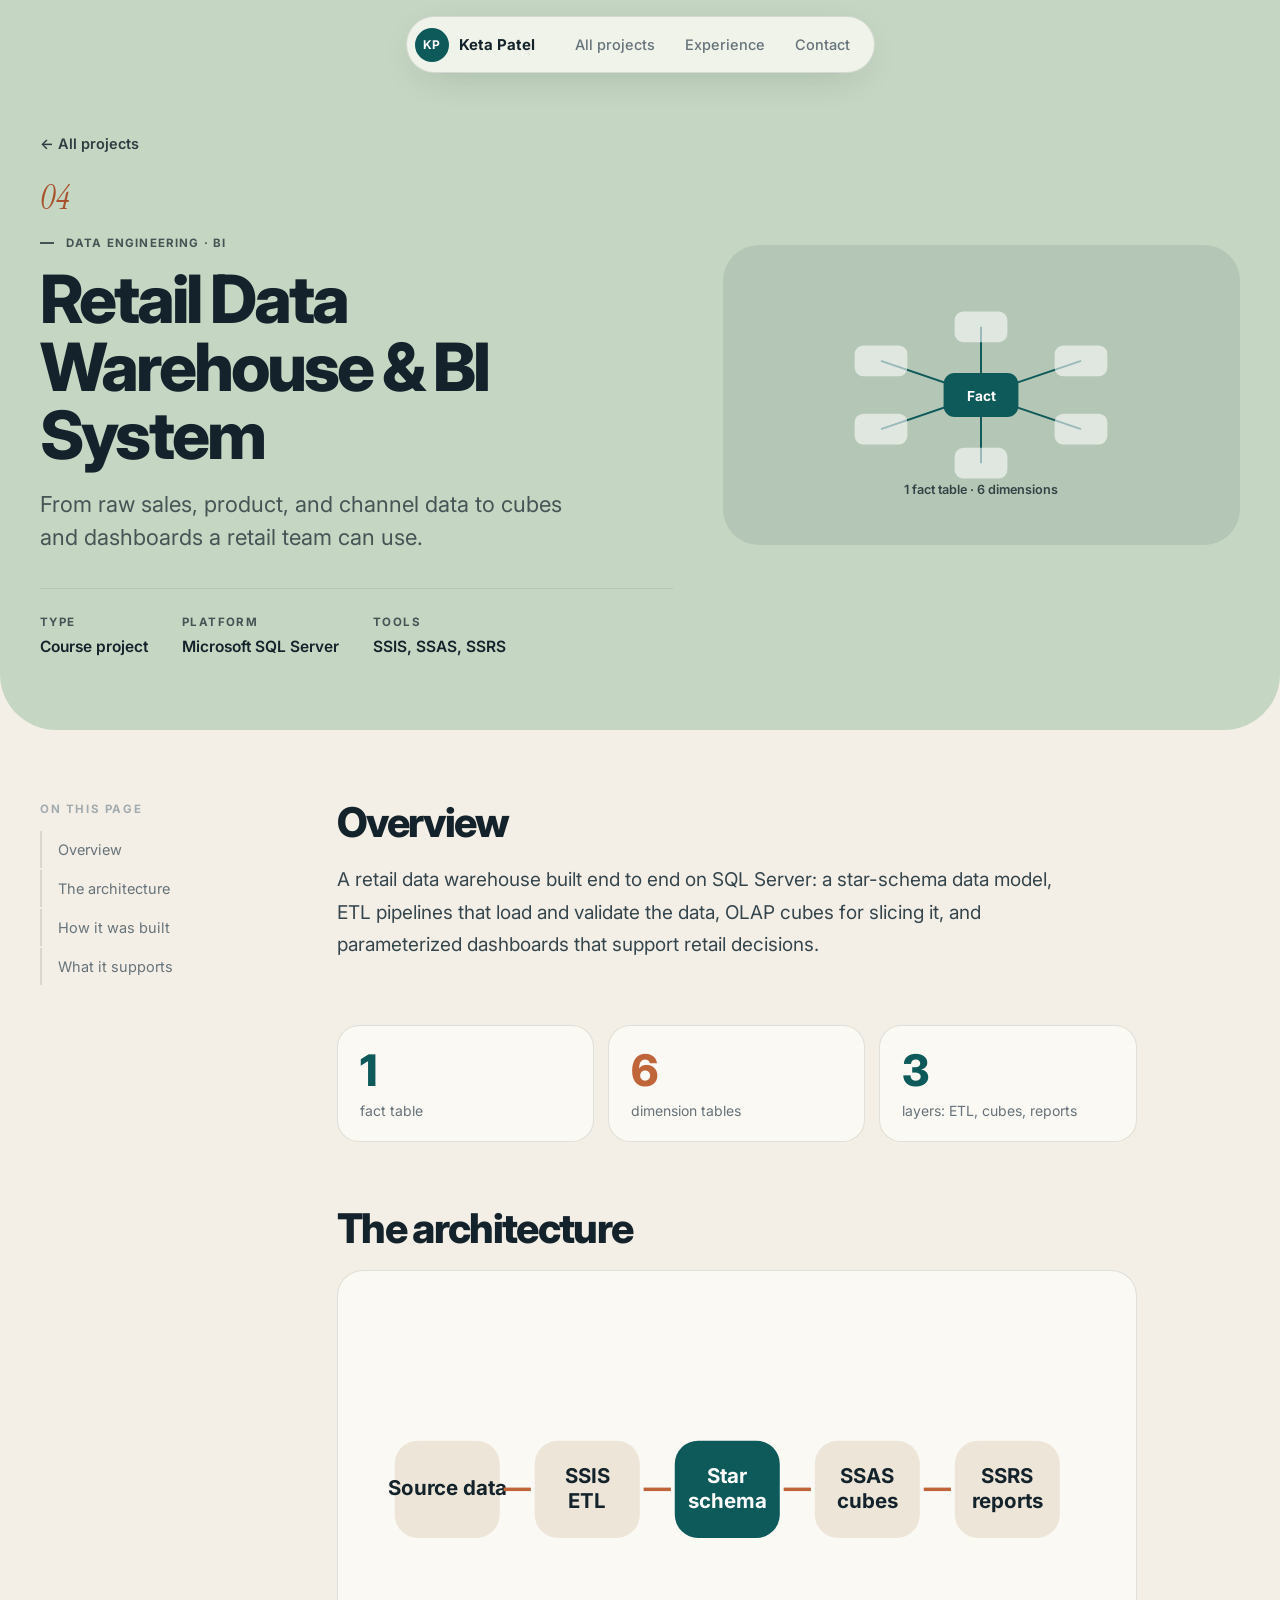
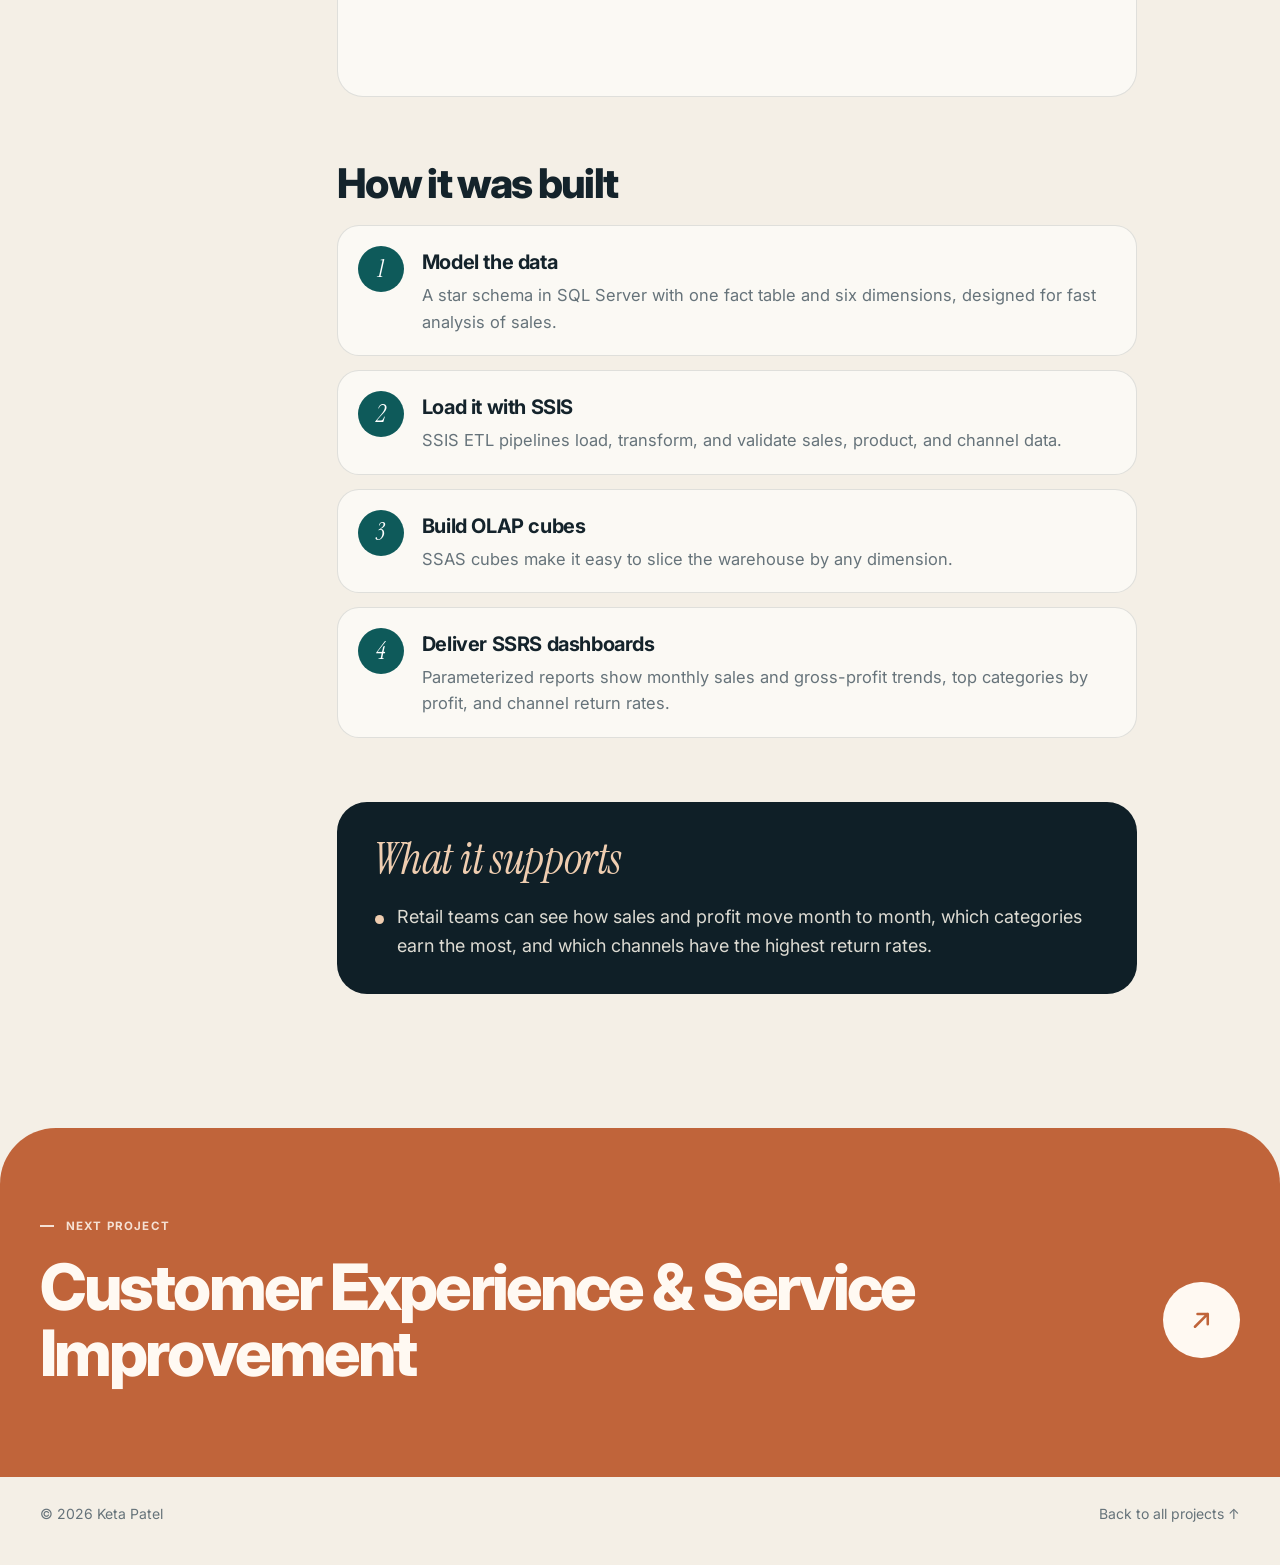
==== data-warehouse.html @ 242a34f7 "Add full project pages, remove old pages" ====
<!DOCTYPE html>
<html lang="en">
<head>
  <meta charset="UTF-8">
  <meta name="viewport" content="width=device-width, initial-scale=1.0">
  <title>Retail Data Warehouse & BI System | Keta Patel</title>
  <meta name="description" content="From raw sales, product, and channel data to cubes and dashboards a retail team can use.">
  <script>document.documentElement.classList.add("js");</script>
  <link rel="preconnect" href="https://fonts.googleapis.com">
  <link rel="preconnect" href="https://fonts.gstatic.com" crossorigin>
  <link href="https://fonts.googleapis.com/css2?family=Inter:wght@400;500;600;700;800&family=Instrument+Serif:ital@0;1&display=swap" rel="stylesheet">
  <link rel="stylesheet" href="styles.css?v=9">
</head>
<body class="proj">
  <div class="progress" aria-hidden="true"></div>
  <header class="nav" id="nav">
    <nav class="nav-pill" aria-label="Primary">
      <a class="brand" href="index.html"><span class="mono">KP</span><span class="brand-name">Keta Patel</span></a>
      <ul><li><a href="index.html#projects">All projects</a></li><li><a href="index.html#experience">Experience</a></li><li><a href="index.html#contact">Contact</a></li></ul>
    </nav>
  </header>
  <main>
    <header class="ph th-sage">
      <div class="wrap ph-in">
        <div class="ph-copy">
          <a class="back" href="index.html#projects">&larr; All projects</a>
          <span class="ph-num">04</span>
          <span class="kicker sm">Data engineering &middot; BI</span>
          <h1>Retail Data Warehouse &amp; BI System</h1>
          <p class="ph-lead">From raw sales, product, and channel data to cubes and dashboards a retail team can use.</p>
          <dl class="meta"><div><dt>Type</dt><dd>Course project</dd></div><div><dt>Platform</dt><dd>Microsoft SQL Server</dd></div><div><dt>Tools</dt><dd>SSIS, SSAS, SSRS</dd></div></dl>
        </div>
        <div class="ph-art"><svg viewBox="0 0 400 200" role="img" aria-label="Star schema"><line x1="200" y1="100" x2="200.0" y2="38.0" class="ln a"/><line x1="200" y1="100" x2="290.9" y2="69.0" class="ln a"/><line x1="200" y1="100" x2="290.9" y2="131.0" class="ln a"/><line x1="200" y1="100" x2="200.0" y2="162.0" class="ln a"/><line x1="200" y1="100" x2="109.1" y2="131.0" class="ln a"/><line x1="200" y1="100" x2="109.1" y2="69.0" class="ln a"/><rect x="176.0" y="24.0" width="48" height="28" rx="8" class="tile t1"/><rect x="266.9" y="55.0" width="48" height="28" rx="8" class="tile t1"/><rect x="266.9" y="117.0" width="48" height="28" rx="8" class="tile t1"/><rect x="176.0" y="148.0" width="48" height="28" rx="8" class="tile t1"/><rect x="85.1" y="117.0" width="48" height="28" rx="8" class="tile t1"/><rect x="85.1" y="55.0" width="48" height="28" rx="8" class="tile t1"/><rect x="166" y="80" width="68" height="40" rx="10" class="tile t0"/><text x="200" y="105" class="tx w">Fact</text><text x="200" y="190" class="lb">1 fact table &middot; 6 dimensions</text></svg></div>
      </div>
    </header>
    <div class="wrap pbody2">
      <aside class="toc" aria-label="On this page"><span>On this page</span><a href="#s0">Overview</a><a href="#s2">The architecture</a><a href="#s3">How it was built</a><a href="#s4">What it supports</a></aside>
      <div class="pcontent">
        <section class="ps rv" id="s0"><h2>Overview</h2><p>A retail data warehouse built end to end on SQL Server: a star-schema data model, ETL pipelines that load and validate the data, OLAP cubes for slicing it, and parameterized dashboards that support retail decisions.</p></section><div class="stats rv" style="--n:3"><div class="st"><b>1</b><span>fact table</span></div><div class="st"><b>6</b><span>dimension tables</span></div><div class="st"><b>3</b><span>layers: ETL, cubes, reports</span></div></div><section class="ps rv" id="s2"><h2>The architecture</h2><div class="flowart"><svg viewBox="0 0 400 200" role="img" aria-label="Pipeline"><rect x="24.0" y="78" width="54.0" height="50" rx="12" class="tile t1"/><text x="51.0" y="106.0" class="tx" style="font-size:10.5px">Source data</text><path d="M80.0 103h14" class="ln a"/><rect x="96.0" y="78" width="54.0" height="50" rx="12" class="tile t1"/><text x="123.0" y="99.5" class="tx" style="font-size:10.5px">SSIS</text><text x="123.0" y="112.5" class="tx" style="font-size:10.5px">ETL</text><path d="M152.0 103h14" class="ln a"/><rect x="168.0" y="78" width="54.0" height="50" rx="12" class="tile t0"/><text x="195.0" y="99.5" class="tx w" style="font-size:10.5px">Star</text><text x="195.0" y="112.5" class="tx w" style="font-size:10.5px">schema</text><path d="M224.0 103h14" class="ln a"/><rect x="240.0" y="78" width="54.0" height="50" rx="12" class="tile t1"/><text x="267.0" y="99.5" class="tx" style="font-size:10.5px">SSAS</text><text x="267.0" y="112.5" class="tx" style="font-size:10.5px">cubes</text><path d="M296.0 103h14" class="ln a"/><rect x="312.0" y="78" width="54.0" height="50" rx="12" class="tile t1"/><text x="339.0" y="99.5" class="tx" style="font-size:10.5px">SSRS</text><text x="339.0" y="112.5" class="tx" style="font-size:10.5px">reports</text></svg></div></section><section class="ps rv" id="s3"><h2>How it was built</h2><ol class="steps"><li><span class="n">1</span><div><h3>Model the data</h3><p>A star schema in SQL Server with one fact table and six dimensions, designed for fast analysis of sales.</p></div></li><li><span class="n">2</span><div><h3>Load it with SSIS</h3><p>SSIS ETL pipelines load, transform, and validate sales, product, and channel data.</p></div></li><li><span class="n">3</span><div><h3>Build OLAP cubes</h3><p>SSAS cubes make it easy to slice the warehouse by any dimension.</p></div></li><li><span class="n">4</span><div><h3>Deliver SSRS dashboards</h3><p>Parameterized reports show monthly sales and gross-profit trends, top categories by profit, and channel return rates.</p></div></li></ol></section><section class="ps callout rv" id="s4"><h2>What it supports</h2><ul class='dots'><li>Retail teams can see how sales and profit move month to month, which categories earn the most, and which channels have the highest return rates.</li></ul></section>
      </div>
    </div>
    <section class="next th-clay">
      <div class="wrap">
        <span class="kicker sm">Next project</span>
        <a class="next-a" href="customer-experience.html"><span>Customer Experience &amp; Service Improvement</span><i class="go-b"><svg viewBox="0 0 24 24" aria-hidden="true"><path d="M7 17 17 7M9 7h8v8" fill="none" stroke="currentColor" stroke-width="2" stroke-linecap="round" stroke-linejoin="round"/></svg></i></a>
      </div>
    </section>
  </main>
  <footer class="pfoot wrap"><span>&copy; 2026 Keta Patel</span><a href="index.html#projects">Back to all projects &uarr;</a></footer>
  <script src="project.js?v=9"></script>
</body>
</html>
---- styles.css ----
:root {
  --bg: #f4efe6; --bg-2: #ece5d8; --card: #fbf9f4; --ink: #14232b; --soft: #66737a; --faint: #a2abaf;
  --line: rgba(20,35,43,.12); --mist: #d9e6e2; --apricot: #efcdb0; --accent: #0e5a5a; --accent-d: #0a4343;
  --clay: #c0643a; --deep: #0f1f27; --deep-2: #173039; --haze: #d6e1ea; --sage: #c5d6c2; --sand: #e8dcc6;
  --sans: "Inter", system-ui, -apple-system, "Segoe UI", sans-serif;
  --serif: "Instrument Serif", "Iowan Old Style", Georgia, serif;
  --ease: cubic-bezier(.22,1,.36,1);
  --r: 28px;
}
*, *::before, *::after { box-sizing: border-box; }
html { scroll-behavior: smooth; -webkit-text-size-adjust: 100%; }
body { margin: 0; background: var(--bg); color: var(--ink); font-family: var(--sans); font-size: 17px; line-height: 1.6; -webkit-font-smoothing: antialiased; overflow-x: hidden; }
img, svg { display: block; max-width: 100%; }
a { color: inherit; text-decoration: none; }
ul, ol { margin: 0; padding: 0; list-style: none; }
h1, h2, h3, h4, p { margin: 0; }
em { font-family: var(--serif); font-style: italic; font-weight: 400; color: var(--accent); letter-spacing: -.01em; }
.wrap { width: min(1200px, 100% - 48px); margin-inline: auto; }
.mono { display: inline-grid; place-items: center; width: 34px; height: 34px; border-radius: 50%; background: var(--accent); color: #fff; font-size: 12px; font-weight: 700; letter-spacing: .02em; }
.kicker { display: inline-flex; align-items: center; gap: 12px; font-size: 13px; font-weight: 700; letter-spacing: .14em; text-transform: uppercase; color: var(--accent); }
.kicker::before { content: ""; width: 26px; height: 2px; background: currentColor; }
.kicker.sm { font-size: 11.5px; letter-spacing: .1em; }
.kicker.sm::before { width: 14px; }

/* progress + intro */
.progress { position: fixed; inset: 0 auto auto 0; height: 3px; width: 100%; transform-origin: left; transform: scaleX(var(--p, 0)); background: linear-gradient(90deg, var(--accent), var(--clay)); z-index: 90; }
.intro { display: none; }
.js .intro { display: block; position: fixed; inset: 0; z-index: 200; pointer-events: none; }
.intro-panel { position: absolute; inset: 0; transition: transform 1s var(--ease); }
.intro-panel.a { background: var(--bg); z-index: 2; }
.intro-panel.b { background: var(--accent); z-index: 1; transition-delay: .08s; }
.intro-word { position: absolute; inset: 0; z-index: 3; display: grid; place-items: center; font-weight: 800; font-size: clamp(40px, 9vw, 110px); letter-spacing: -.045em; color: var(--ink); transition: opacity .4s, transform .8s var(--ease); }
.intro-word em { margin-left: .2em; font-size: 1.05em; }
.intro.go .intro-word { opacity: 0; transform: translateY(-30px); }
.intro.go .intro-panel { transform: translateY(-101%); }
.intro.done { display: none; }

/* nav */
.nav { position: fixed; top: 16px; left: 0; right: 0; z-index: 80; display: flex; justify-content: center; pointer-events: none; transition: transform .5s var(--ease); }
.nav.hide { transform: translateY(-90px); }
.nav-pill { pointer-events: auto; display: flex; align-items: center; gap: 26px; padding: 8px 10px 8px 8px; border-radius: 999px; background: rgba(251,249,244,.82); backdrop-filter: saturate(1.6) blur(18px); -webkit-backdrop-filter: saturate(1.6) blur(18px); border: 1px solid var(--line); box-shadow: 0 10px 40px -18px rgba(20,35,43,.3); }
.brand { display: flex; align-items: center; gap: 10px; font-weight: 700; font-size: 15px; }
.nav-pill ul { display: flex; gap: 2px; }
.nav-pill li a { display: block; padding: 8px 14px; border-radius: 999px; font-size: 14.5px; font-weight: 500; color: var(--soft); transition: color .25s, background .25s; }
.nav-pill li a:hover, .nav-pill li a.on { color: var(--ink); background: rgba(20,35,43,.06); }

/* reveal */
.js .rv { opacity: 0; transform: translateY(28px); transition: opacity .9s var(--ease) var(--d, 0s), transform .9s var(--ease) var(--d, 0s); }
.js .rv.in { opacity: 1; transform: none; }

/* blobs */
.blobs { position: absolute; inset: 0; overflow: hidden; pointer-events: none; }
.bl { position: absolute; border-radius: 50%; filter: blur(.5px); translate: calc(var(--mx, 0) * var(--dx, 0px)) calc(var(--my, 0) * var(--dy, 0px)); transition: translate .6s var(--ease); }
.b1 { width: 460px; height: 300px; left: -140px; top: 60px; background: radial-gradient(closest-side, #efcdb0, rgba(239,205,176,0)); }
.b2 { width: 560px; height: 360px; right: -160px; top: -60px; background: radial-gradient(closest-side, #d9e6e2, rgba(217,230,226,0)); }
.b3 { width: 520px; height: 300px; left: 30%; bottom: -120px; background: radial-gradient(closest-side, #d6e1ea, rgba(214,225,234,0)); }
.c1 { width: 520px; height: 320px; left: -140px; top: 80px; background: radial-gradient(closest-side, rgba(31,140,140,.35), rgba(31,140,140,0)); }
.c2 { width: 560px; height: 340px; right: -160px; bottom: -80px; background: radial-gradient(closest-side, rgba(192,100,58,.26), rgba(192,100,58,0)); }

/* hero */
.hero { position: relative; min-height: 100svh; display: flex; align-items: center; padding: 120px 0 90px; overflow: hidden; }
.hero-grid { position: relative; display: grid; grid-template-columns: 1.15fr .85fr; gap: 40px; align-items: center; }
.hero-name { font-weight: 800; font-size: clamp(88px, 14.5vw, 210px); line-height: .86; letter-spacing: -.055em; }
.hero-name .line { display: block; overflow: hidden; padding: .05em 0 .12em; margin-bottom: -.08em; }
.hero-name .ln { display: inline-block; }
.hero-name .serif { font-family: var(--serif); font-weight: 400; font-style: italic; color: var(--accent); letter-spacing: -.03em; font-size: 1.05em; }
.hero-name .dot { font-family: var(--sans); font-style: normal; font-weight: 800; color: var(--ink); }
.js .hero-name .ln { transform: translateY(110%); transition: transform 1.1s var(--ease); }
.js .hero-name .line:nth-child(2) .ln { transition-delay: .12s; }
.js .loaded .hero-name .ln { transform: none; }
.hook { margin-top: 36px; max-width: 520px; font-size: clamp(24px, 2.6vw, 34px); line-height: 1.2; font-weight: 600; letter-spacing: -.025em; }
.hook em { font-size: 1.08em; }
.hero-cta { margin-top: 34px; display: flex; gap: 14px; }
.btn { display: inline-flex; align-items: center; gap: 10px; padding: 16px 28px; border-radius: 999px; font-weight: 600; font-size: 16px; border: 1px solid var(--line); transition: background .3s, color .3s, box-shadow .3s; will-change: transform; }
.btn svg { width: 18px; height: 18px; transition: transform .3s var(--ease); }
.btn:hover svg { transform: translate(3px, -3px); }
.btn.primary { background: var(--accent); color: #fff; border-color: var(--accent); box-shadow: 0 14px 30px -14px rgba(14,90,90,.7); }
.btn.primary:hover { background: var(--accent-d); }
.js .rv.in.late { transition-delay: 0s; }
.scroll-cue { position: absolute; left: 50%; bottom: 26px; translate: -50% 0; width: 26px; height: 42px; border: 1.5px solid var(--faint); border-radius: 16px; }
.scroll-cue span { position: absolute; left: 50%; top: 8px; width: 3px; height: 8px; margin-left: -1.5px; border-radius: 2px; background: var(--accent); animation: cue 1.8s ease-in-out infinite; }
@keyframes cue { 0% { opacity: 0; transform: translateY(0) } 30% { opacity: 1 } 100% { opacity: 0; transform: translateY(14px) } }

/* polaroid */
.hero-photo { position: relative; justify-self: center; width: min(430px, 100%); translate: calc(var(--mx, 0) * var(--dx, 0px)) calc(var(--my, 0) * var(--dy, 0px)); transition: translate .6s var(--ease); }
.polaroid { margin: 0; position: relative; background: #fff; padding: 14px 14px 52px; border-radius: 10px; box-shadow: 0 40px 70px -30px rgba(20,35,43,.5), 0 2px 0 rgba(20,35,43,.04); transform: rotate(-3deg); }
.polaroid .ph { aspect-ratio: 1; overflow: hidden; border-radius: 4px; background: var(--sand); }
.polaroid .ph img { width: 100%; height: 100%; object-fit: cover; object-position: 50% 30%; }
.polaroid figcaption { position: absolute; left: 0; right: 0; bottom: 14px; text-align: center; font-family: var(--serif); font-style: italic; font-size: 22px; color: var(--soft); }
.polaroid .tape { position: absolute; z-index: 2; top: -16px; left: 50%; width: 110px; height: 32px; margin-left: -55px; background: rgba(239,205,176,.92); transform: rotate(-2deg); }
.sticker { position: absolute; z-index: 3; padding: 12px 20px; border-radius: 999px; font-weight: 700; font-size: 15px; box-shadow: 0 16px 30px -14px rgba(20,35,43,.45); cursor: grab; user-select: none; touch-action: none; translate: calc(var(--x, 0px) + var(--mx, 0) * var(--dx, 0px)) calc(var(--y, 0px) + var(--my, 0) * var(--dy, 0px)); }
.sticker.drag.dragging { cursor: grabbing; z-index: 9; }
.s-a { left: -34px; bottom: 80px; background: var(--haze); transform: rotate(-6deg); }
.s-b { right: -30px; top: 70px; background: var(--apricot); transform: rotate(5deg); }
.s-c { left: -22px; top: 36px; background: var(--sage); transform: rotate(-4deg); }

/* numbers */
.numbers { padding: 70px 0; border-block: 1px solid var(--line); background: var(--card); }
.nums { display: grid; grid-template-columns: repeat(4, 1fr); gap: 32px; }
.num b { display: block; font-size: clamp(48px, 6vw, 84px); font-weight: 800; line-height: 1; letter-spacing: -.05em; color: var(--accent); }
.num:nth-child(even) b { color: var(--clay); }
.num span { display: block; margin-top: 12px; max-width: 230px; font-size: 15px; line-height: 1.4; color: var(--soft); }

/* sections */
.section { position: relative; padding: clamp(90px, 12vw, 160px) 0; }
.section.tint { background: var(--bg-2); }
.sec-head { display: flex; align-items: baseline; gap: 22px; margin-bottom: 56px; }
.sec-head .kicker { font-variant-numeric: tabular-nums; }
.sec-head .kicker::before { display: none; }
.sec-head h2 { font-size: clamp(48px, 7vw, 100px); font-weight: 800; letter-spacing: -.045em; line-height: 1; }
.sec-head h2 em { font-size: 1.05em; }

/* projects */
.pgrid { display: grid; grid-template-columns: repeat(6, 1fr); gap: 22px; }
.pcard.s4 { grid-column: span 4; } .pcard.s2 { grid-column: span 2; }
.pcard { position: relative; display: flex; flex-direction: column; background: var(--bg); color: var(--fg); border-radius: 34px; overflow: hidden; cursor: pointer; isolation: isolate;
  transform: perspective(1000px) rotateX(var(--rx, 0deg)) rotateY(var(--ry, 0deg)); transition: transform .5s var(--ease), box-shadow .5s var(--ease); box-shadow: 0 24px 50px -34px rgba(20,35,43,.55); }
.pcard:hover, .pcard:focus-visible { transform: perspective(1000px) rotateX(var(--rx, 0deg)) rotateY(var(--ry, 0deg)) translateY(-8px); box-shadow: 0 44px 70px -36px rgba(20,35,43,.7); outline: none; }
.pcard::after { content: ""; position: absolute; inset: 0; z-index: 3; pointer-events: none; background: radial-gradient(380px circle at var(--sx, 50%) var(--sy, 0%), rgba(255,255,255,.2), transparent 60%); opacity: 0; transition: opacity .3s; }
.pcard:hover::after { opacity: 1; }
.th-teal { --bg: #0e5a5a; --fg: #f4efe6; --mu: rgba(244,239,230,.74); --a1: #efcdb0; --a2: #f4efe6; --a3: #fff; --chip: rgba(244,239,230,.14); --tile: rgba(244,239,230,.14); --tfg: #f4efe6; --on1: #0e5a5a; --num: #efcdb0; }
.th-apricot { --bg: #efcdb0; --fg: #14232b; --mu: rgba(20,35,43,.72); --a1: #0e5a5a; --a2: #c0643a; --a3: #14232b; --chip: rgba(20,35,43,.09); --tile: rgba(255,255,255,.62); --tfg: #14232b; --on1: #fff; --num: #a8512a; }
.th-navy { --bg: #0f1f27; --fg: #f4efe6; --mu: rgba(244,239,230,.7); --a1: #efcdb0; --a2: #7fc4c0; --a3: #f4efe6; --chip: rgba(244,239,230,.11); --tile: rgba(244,239,230,.11); --tfg: #f4efe6; --on1: #0f1f27; --num: #efcdb0; }
.th-sage { --bg: #c5d6c2; --fg: #14232b; --mu: rgba(20,35,43,.72); --a1: #0e5a5a; --a2: #c0643a; --a3: #14232b; --chip: rgba(20,35,43,.09); --tile: rgba(255,255,255,.58); --tfg: #14232b; --on1: #fff; --num: #a8512a; }
.th-clay { --bg: #c0643a; --fg: #fff9f2; --mu: rgba(255,249,242,.84); --a1: #fff; --a2: #f6d9c6; --a3: #fff; --chip: rgba(255,255,255,.18); --tile: rgba(255,255,255,.18); --tfg: #fff; --on1: #c0643a; --num: #fff; }
.pcard.wide { flex-direction: row; }
.pvis { display: grid; place-items: center; padding: 26px 22px 6px; min-height: 200px; }
.pcard.wide .pvis { flex: .9; min-height: 340px; padding: 30px; }
.pvis svg { width: 100%; max-width: 440px; transition: transform .8s var(--ease); }
.pcard:hover .pvis svg { transform: scale(1.06) rotate(-1.5deg); }
.pvis .ln { stroke-width: 1.8; fill: none; }
.pvis .ln.a { stroke: var(--a1); } .pvis .ln.b { stroke: var(--a2); opacity: .9; }
.pvis .dt.a { fill: var(--a1); } .pvis .dt.b { fill: var(--a2); } .pvis .dt.big { fill: var(--a3); }
.pvis .lb { font: 600 11.5px var(--sans); fill: var(--fg); text-anchor: middle; opacity: .8; }
.pvis .tx { font: 700 12.5px var(--sans); fill: var(--tfg); text-anchor: middle; }
.pvis .tx.w { fill: var(--on1); }
.pvis .tile { fill: var(--tile); stroke: none; }
.pvis .tile.t0 { fill: var(--a1); }
.pvis .huge { font: 400 92px var(--serif); font-style: italic; fill: var(--a3); text-anchor: middle; }
.pbody-c { padding: 14px 30px 30px; display: flex; flex-direction: column; flex: 1; }
.pcard.wide .pbody-c { justify-content: center; padding: 44px 44px 44px 14px; }
.ptop { display: flex; align-items: center; gap: 12px; margin-bottom: 14px; }
.ptop .kicker { color: var(--mu); }
.num-i { font-family: var(--serif); font-style: italic; font-size: 30px; line-height: 1; color: var(--num); }
.go-b { margin-left: auto; display: grid; place-items: center; width: 40px; height: 40px; border-radius: 50%; background: var(--fg); color: var(--bg); transition: transform .5s var(--ease); flex: none; }
.go-b svg { width: 18px; height: 18px; }
.pcard:hover .go-b { transform: rotate(45deg) scale(1.1); }
.pbody-c h3 { font-size: clamp(22px, 2.1vw, 28px); font-weight: 700; letter-spacing: -.03em; line-height: 1.12; }
.pcard.wide h3 { font-size: clamp(28px, 2.7vw, 38px); }
.pbody-c p { margin-top: 10px; color: var(--mu); font-size: 16px; line-height: 1.5; }
.chips { display: flex; flex-wrap: wrap; gap: 8px; margin-top: 18px; }
.chips i { font-style: normal; font-size: 12.5px; font-weight: 600; padding: 5px 12px; border-radius: 999px; background: var(--chip); color: var(--fg); }
.more { margin-top: auto; padding-top: 22px; font-size: 14.5px; font-weight: 700; display: inline-flex; align-items: center; gap: 8px; }
.more::after { content: ""; width: 26px; height: 2px; background: currentColor; transition: width .4s var(--ease); }
.pcard:hover .more::after { width: 48px; }

/* dialog */
.pdlg { border: 0; padding: 0; width: min(720px, calc(100% - 28px)); max-height: min(86vh, 780px); border-radius: 30px; background: var(--card); color: var(--ink); box-shadow: 0 50px 100px -30px rgba(10,20,26,.6); overflow: auto; }
.pdlg::backdrop { background: rgba(15,31,39,.55); backdrop-filter: blur(8px); -webkit-backdrop-filter: blur(8px); }
.pdlg[open] { animation: pop .5s var(--ease); }
.pdlg[open]::backdrop { animation: fade .4s ease; }
@keyframes pop { from { opacity: 0; transform: translateY(30px) scale(.97); } }
@keyframes fade { from { opacity: 0; } }
.pdlg .pbody { padding: clamp(28px, 5vw, 52px); }
.pdlg h3 { margin: 12px 0 10px; font-size: clamp(28px, 4vw, 42px); font-weight: 800; letter-spacing: -.04em; line-height: 1.05; }
.pdlg .lead { color: var(--soft); font-size: 18px; margin-bottom: 8px; }
.pdlg h4 { margin: 28px 0 10px; font-size: 12.5px; letter-spacing: .12em; text-transform: uppercase; color: var(--clay); }
.pdlg li { position: relative; padding-left: 20px; margin-bottom: 9px; font-size: 16.5px; line-height: 1.55; }
.pdlg li::before { content: ""; position: absolute; left: 0; top: .7em; width: 8px; height: 8px; border-radius: 50%; background: var(--accent); }
.pdlg .x { position: sticky; top: 14px; float: right; margin: 14px 14px 0 0; z-index: 2; width: 40px; height: 40px; border-radius: 50%; border: 1px solid var(--line); background: #fff; font-size: 24px; line-height: 1; cursor: pointer; transition: transform .3s var(--ease), background .3s; }
.pdlg .x:hover { transform: rotate(90deg); background: var(--bg-2); }

/* timeline */
.tl { position: relative; max-width: 1060px; margin-inline: auto; }
.tl-line { position: absolute; left: 50%; top: 10px; bottom: 10px; width: 3px; margin-left: -1.5px; border-radius: 3px; background: var(--line); }
.tl-fill { position: absolute; inset: 0; border-radius: 3px; background: linear-gradient(var(--accent), var(--clay)); transform-origin: top; transform: scaleY(var(--fill, 0)); }
.tl-dot { position: absolute; left: 50%; top: calc(var(--fill, 0) * 100%); width: 18px; height: 18px; margin: -9px 0 0 -9px; border-radius: 50%; background: var(--clay); box-shadow: 0 0 0 6px rgba(192,100,58,.18), 0 0 22px rgba(192,100,58,.55); opacity: calc(var(--fill, 0) * 20); }
.tl-item { position: relative; display: grid; grid-template-columns: 1fr 72px 1fr; align-items: center; padding-bottom: 56px; }
.tl-item:last-child { padding-bottom: 8px; }
.tl-date { grid-column: 1; grid-row: 1; text-align: right; padding-right: 8px; font-family: var(--serif); font-style: italic; font-size: clamp(22px, 2.4vw, 32px); line-height: 1.15; color: var(--accent); opacity: 0; transform: translateX(-30px); transition: opacity .9s var(--ease) .15s, transform .9s var(--ease) .15s; }
.tl-node { grid-column: 2; grid-row: 1; justify-self: center; position: relative; z-index: 1; display: grid; place-items: center; width: 30px; height: 30px; border-radius: 50%; background: var(--bg-2); border: 2px solid var(--faint); transition: border-color .5s, transform .7s var(--ease), background .5s; }
.tl-node i { width: 12px; height: 12px; border-radius: 50%; background: var(--faint); transition: background .5s, transform .7s var(--ease); }
.tl-card { grid-column: 3; grid-row: 1; background: var(--card); border: 1px solid var(--line); border-radius: 26px; padding: 26px 30px 22px; opacity: 0; transform: translateX(70px) scale(.97); transition: opacity .9s var(--ease), transform 1s var(--ease), box-shadow .4s var(--ease); box-shadow: 0 30px 50px -40px rgba(20,35,43,.5); }
.tl-item.alt .tl-date { grid-column: 3; text-align: left; padding: 0 0 0 8px; transform: translateX(30px); }
.tl-item.alt .tl-card { grid-column: 1; transform: translateX(-70px) scale(.97); }
.tl-item.in .tl-date, .tl-item.in .tl-card { opacity: 1; transform: none; }
.tl-item.in .tl-node { border-color: var(--accent); transform: scale(1.18); animation: ping 1.6s var(--ease) 1; }
.tl-item.in .tl-node i { background: var(--accent); transform: scale(1.1); }
@keyframes ping { 0% { box-shadow: 0 0 0 0 rgba(14,90,90,.45); } 100% { box-shadow: 0 0 0 22px rgba(14,90,90,0); } }
.tl-card:hover { transform: translateY(-6px) !important; box-shadow: 0 40px 60px -36px rgba(20,35,43,.55); }
.tag { display: inline-block; font-size: 11px; font-weight: 700; letter-spacing: .1em; text-transform: uppercase; padding: 4px 10px; border-radius: 999px; background: var(--mist); color: var(--accent-d); }
.tl-card h3 { margin-top: 12px; font-size: clamp(22px, 2.2vw, 28px); font-weight: 700; letter-spacing: -.03em; line-height: 1.15; }
.role { color: var(--clay); font-weight: 600; font-size: 16px; margin-top: 3px; }
.tl-card ul { margin-top: 14px; }
.tl-card li { position: relative; padding-left: 18px; margin-bottom: 8px; font-size: 15.5px; line-height: 1.55; color: #2b3b43; }
.tl-card li::before { content: ""; position: absolute; left: 0; top: .72em; width: 6px; height: 6px; border-radius: 50%; background: var(--clay); }

/* tools board */
.sec-head.col { flex-direction: column; align-items: flex-start; gap: 14px; }
.sec-head.col .kicker::before { display: block; }
.board { position: relative; min-height: 360px; padding: 44px 36px 64px; border-radius: 44px; background: var(--card); border: 1.5px dashed var(--faint); display: flex; flex-wrap: wrap; gap: 16px 14px; align-content: center; justify-content: center; overflow: hidden; }
.board .hint { position: absolute; left: 0; right: 0; bottom: 16px; text-align: center; font-family: var(--serif); font-style: italic; font-size: 20px; color: var(--faint); pointer-events: none; }
.stk { position: relative; padding: 14px 26px; border-radius: 999px; font-size: clamp(17px, 2vw, 25px); font-weight: 700; letter-spacing: -.03em; transform: translate(var(--x, 0px), var(--y, 0px)) rotate(var(--r, 0deg)); transition: transform .6s var(--ease), box-shadow .3s; box-shadow: 0 14px 26px -16px rgba(15,31,39,.4); cursor: grab; user-select: none; touch-action: none; }
.stk:hover { transform: translate(var(--x, 0px), var(--y, 0px)) rotate(calc(var(--r, 0deg) * -1)) scale(1.07); }
.stk.dragging { transition: none; cursor: grabbing; z-index: 10; box-shadow: 0 30px 50px -16px rgba(15,31,39,.5); }
.stk.k1 { background: var(--apricot); } .stk.k2 { background: var(--accent); color: #fff; } .stk.k3 { background: var(--haze); } .stk.k4 { background: var(--sage); } .stk.k5 { background: var(--mist); } .stk.k6 { background: var(--ink, #14232b); color: #fff; }
.caps { margin-top: 64px; border-top: 1.5px solid var(--ink); }
.cap-row { display: grid; grid-template-columns: 80px .9fr 1.4fr; gap: 24px; padding: 30px 0; border-bottom: 1px solid var(--line); align-items: baseline; transition: padding .5s var(--ease); }
.cap-row:hover { padding-left: 16px; }
.cap-row span { font-family: var(--serif); font-style: italic; font-size: 24px; color: var(--clay); }
.cap-row h3 { font-size: clamp(22px, 2.6vw, 32px); font-weight: 700; letter-spacing: -.04em; }
.cap-row p { color: var(--soft); }

/* about */
.about-grid { display: grid; grid-template-columns: .95fr 1.05fr; gap: clamp(40px, 7vw, 100px); align-items: center; }
.about-h { margin: 22px 0 26px; font-size: clamp(34px, 4.6vw, 62px); font-weight: 800; letter-spacing: -.045em; line-height: 1.04; }
.about-h em { font-size: 1.06em; }
.about-copy p { max-width: 540px; font-size: 19px; line-height: 1.65; color: #34454d; }
.polaroid.wide { transform: rotate(-2.5deg); justify-self: center; width: min(580px, 100%); }
.polaroid.wide .ph { aspect-ratio: 926 / 626; }
.polaroid.wide figcaption { font-size: 26px; }

/* contact */
.dark { background: var(--deep); color: #f4efe6; overflow: hidden; border-radius: 48px 48px 0 0; }
.dark .kicker { color: var(--apricot); }
.big { margin: 20px 0 14px; font-size: clamp(76px, 15vw, 220px); font-weight: 800; letter-spacing: -.055em; line-height: .9; }
.big em { color: var(--apricot); font-size: 1.05em; }
.csub { position: relative; font-size: 19px; color: rgba(244,239,230,.62); margin-bottom: 38px; }
.mailbar { position: relative; display: flex; flex-wrap: wrap; gap: 12px; margin-bottom: 18px; }
.mailbtn { display: inline-flex; align-items: center; gap: 14px; padding: 20px 34px; border-radius: 999px; background: var(--apricot); color: var(--deep); font-weight: 700; font-size: clamp(18px, 2.2vw, 26px); letter-spacing: -.02em; box-shadow: 0 20px 44px -18px rgba(239,205,176,.55); transition: background .3s, box-shadow .3s; will-change: transform; }
.mailbtn svg { width: 26px; height: 26px; flex: none; }
.mailbtn:hover { background: #f6dcc3; box-shadow: 0 26px 54px -16px rgba(239,205,176,.7); }
.copybtn { padding: 0 28px; border-radius: 999px; border: 1.5px solid rgba(244,239,230,.3); background: transparent; color: #f4efe6; font: 600 16px var(--sans); cursor: pointer; transition: background .3s, color .3s, border-color .3s; }
.copybtn:hover, .copybtn.ok { background: #f4efe6; color: var(--deep); border-color: #f4efe6; }
.ctiles { position: relative; display: grid; grid-template-columns: repeat(3, 1fr); gap: 14px; max-width: 980px; }
.ctile { display: flex; align-items: center; gap: 16px; padding: 20px 22px; border-radius: 26px; background: rgba(244,239,230,.07); border: 1px solid rgba(244,239,230,.14); backdrop-filter: blur(6px); transition: background .35s, color .35s, border-color .35s, box-shadow .35s; will-change: transform; }
.ctile .ico { display: grid; place-items: center; flex: none; width: 52px; height: 52px; border-radius: 16px; background: rgba(244,239,230,.12); transition: background .35s, color .35s; }
.ctile .ico svg { width: 24px; height: 24px; }
.ctxt { display: flex; flex-direction: column; min-width: 0; flex: 1; }
.ctxt small { font-size: 12px; font-weight: 700; letter-spacing: .12em; text-transform: uppercase; color: rgba(244,239,230,.55); transition: color .35s; }
.ctxt b { font-size: 19px; font-weight: 600; letter-spacing: -.02em; overflow-wrap: anywhere; }
.ctile .arr { width: 22px; height: 22px; flex: none; transition: transform .4s var(--ease); }
.ctile:hover { background: var(--apricot); color: var(--deep); border-color: var(--apricot); box-shadow: 0 24px 48px -20px rgba(239,205,176,.5); }
.ctile:hover .ico { background: var(--deep); color: var(--apricot); }
.ctile:hover small { color: rgba(15,31,39,.6); }
.ctile:hover .arr { transform: translate(3px, -3px); }
.foot { position: relative; display: flex; justify-content: space-between; margin-top: 90px; padding-top: 24px; font-size: 14px; color: rgba(244,239,230,.55); }
.foot a:hover { color: var(--apricot); }

/* cursor */
.cursor, .cursor-dot { position: fixed; top: 0; left: 0; z-index: 300; pointer-events: none; display: none; }
.has-cursor .cursor, .has-cursor .cursor-dot { display: block; }
.cursor { width: 40px; height: 40px; margin: -20px 0 0 -20px; border-radius: 50%; border: 1.5px solid var(--accent); display: grid; place-items: center; font: 700 11px var(--sans); letter-spacing: .04em; color: #fff; transition: width .35s var(--ease), height .35s var(--ease), margin .35s var(--ease), background .3s, border-color .3s; }
.cursor-dot { width: 6px; height: 6px; margin: -3px 0 0 -3px; border-radius: 50%; background: var(--accent); }
.cursor.hover { width: 64px; height: 64px; margin: -32px 0 0 -32px; background: rgba(14,90,90,.12); }
.cursor.label { width: 78px; height: 78px; margin: -39px 0 0 -39px; background: var(--accent); }
.cursor.label + .cursor-dot { opacity: 0 !important; }
.cursor.on-dark { border-color: var(--apricot); } .cursor.on-dark + .cursor-dot { background: var(--apricot); }
.cursor.on-dark.label { background: var(--apricot); color: var(--deep); }
.has-cursor, .has-cursor a, .has-cursor .pcard, .has-cursor button { cursor: none; }
.has-cursor .sticker { cursor: none; }

/* responsive */
@media (max-width: 1020px) {
  .hero-grid { grid-template-columns: 1fr; gap: 70px; }
  .hero { padding-top: 130px; }
  .hero-photo { width: min(380px, 86%); }
  .nums { grid-template-columns: repeat(2, 1fr); gap: 44px 28px; }
  .pgrid { grid-template-columns: repeat(2, 1fr); }
  .pcard.s4 { grid-column: 1 / -1; } .pcard.s2 { grid-column: span 1; }
  .pcard.wide { flex-direction: column; }
  .pcard.wide .pvis { min-height: 240px; }
  .pcard.wide .pbody-c { padding: 14px 30px 30px; }
  .ctiles { grid-template-columns: 1fr; }
  .about-grid { grid-template-columns: 1fr; }
}
@media (max-width: 760px) {
  body { font-size: 16px; }
  .wrap { width: calc(100% - 36px); }
  .nav-pill ul { display: none; }
  .nav-pill { padding-right: 18px; }
  .pgrid { grid-template-columns: 1fr; }
  .pcard.s4, .pcard.s2 { grid-column: 1 / -1; }
  .pcard.wide .pbody-c, .pbody-c { padding: 14px 24px 26px; }
  .cap-row { grid-template-columns: 1fr; gap: 6px; padding: 22px 0; }
  .board { padding: 28px 14px 56px; }
  .mailbtn { width: 100%; justify-content: center; padding: 18px 20px; }
  .copybtn { padding: 14px 28px; }
  .tl-line { left: 15px; margin-left: 0; }
  .tl-dot { left: 16px; }
  .tl-item, .tl-item.alt { grid-template-columns: 32px 1fr; column-gap: 12px; padding-bottom: 34px; align-items: start; }
  .tl-node { grid-column: 1; grid-row: 1 / span 2; margin-top: 2px; }
  .tl-date, .tl-item.alt .tl-date { grid-column: 2; grid-row: 1; text-align: left; padding: 0 0 10px; transform: translateY(14px); }
  .tl-card, .tl-item.alt .tl-card { grid-column: 2; grid-row: 2; transform: translateY(40px) scale(.98); }
  .links a { grid-template-columns: 1fr 28px; }
  .links a span { grid-column: 1 / -1; }
  .links a b { grid-column: 1; }
  .links a svg { grid-column: 2; grid-row: 2; }
  .sticker { font-size: 13px; padding: 10px 15px; }
  .s-a { left: -6px; } .s-b { right: -6px; } .s-c { display: none; }
  .dark { border-radius: 32px 32px 0 0; }
  .foot { margin-top: 60px; }
}
@media (prefers-reduced-motion: reduce) {
  html { scroll-behavior: auto; }
  .js .rv, .js .hero-name .ln { opacity: 1; transform: none; transition: none; }
  .track { animation: none; flex-wrap: wrap; width: auto; padding-inline: 24px; }
  .sk.dup { display: none; }
  .intro { display: none !important; }
  .scroll-cue span { animation: none; }
}

/* hero float */
.hero-photo::after { content: ""; position: absolute; left: 14%; right: 14%; bottom: -38px; height: 28px; border-radius: 50%; background: radial-gradient(closest-side, rgba(20,35,43,.32), transparent); filter: blur(7px); animation: shadowP 7s ease-in-out 1.2s infinite; }
.hero-photo .polaroid { transform: none; rotate: -3deg; animation: floatP 7s ease-in-out 1.2s infinite; }
@keyframes floatP { 0%, 100% { translate: 0 0; rotate: -3deg; } 50% { translate: 0 -24px; rotate: -.4deg; } }
@keyframes shadowP { 0%, 100% { transform: scaleX(1); opacity: .95; } 50% { transform: scaleX(.76); opacity: .45; } }
.sticker { transform: none; }
.s-a { rotate: -6deg; animation: floatS 5.4s ease-in-out 1.2s infinite; }
.s-b { rotate: 5deg; animation: floatS 6.2s ease-in-out .4s infinite; }
.s-c { rotate: -4deg; animation: floatS 4.8s ease-in-out .9s infinite; }
@keyframes floatS { 0%, 100% { transform: translateY(0); } 50% { transform: translateY(-16px); } }
.sticker.dragging { animation-play-state: paused; }
@media (max-width: 760px) { .hero-photo::after { bottom: -30px; } }
@media (prefers-reduced-motion: reduce) {
  .hero-photo .polaroid, .sticker, .hero-photo::after { animation: none !important; }
  .js .tl-date, .js .tl-card { opacity: 1; transform: none; }
}

.ctiles { grid-template-columns: repeat(2, 1fr); max-width: 700px; }
@media (max-width: 1020px) { .ctiles { grid-template-columns: 1fr; } }
.big { margin-bottom: 52px; }

/* ===== project pages ===== */
body.proj { background: var(--bg); }
.ph { background: var(--bg); color: var(--fg); padding: 130px 0 70px; border-radius: 0 0 56px 56px; position: relative; overflow: hidden; }
.ph-in { display: grid; grid-template-columns: 1.1fr .9fr; gap: 50px; align-items: center; }
.back { display: inline-block; font-size: 14.5px; font-weight: 600; opacity: .85; margin-bottom: 26px; transition: transform .3s var(--ease), opacity .3s; }
.back:hover { opacity: 1; transform: translateX(-4px); }
.ph-num { display: block; font-family: var(--serif); font-style: italic; font-size: 34px; line-height: 1; color: var(--num); margin-bottom: 10px; }
.ph .kicker { color: var(--mu); }
.ph h1 { margin: 14px 0 18px; font-size: clamp(36px, 5.2vw, 70px); font-weight: 800; letter-spacing: -.045em; line-height: 1.02; }
.ph-lead { max-width: 560px; font-size: clamp(18px, 1.8vw, 22px); line-height: 1.5; color: var(--mu); }
.meta { display: flex; flex-wrap: wrap; gap: 14px 34px; margin: 34px 0 0; padding-top: 24px; border-top: 1px solid var(--chip); }
.meta div { min-width: 0; }
.meta dt { font-size: 11.5px; font-weight: 700; letter-spacing: .12em; text-transform: uppercase; color: var(--mu); }
.meta dd { margin: 4px 0 0; font-size: 15.5px; font-weight: 600; }
.ph-art { background: var(--chip); border-radius: 36px; padding: 30px; display: grid; place-items: center; min-height: 300px; animation: floatP 8s ease-in-out infinite; }
.ph-art svg { width: 100%; max-width: 440px; }
.ph-art .ln, .flowart .ln { stroke-width: 1.8; fill: none; }
.ph-art .ln.a { stroke: var(--a1); } .ph-art .ln.b { stroke: var(--a2); opacity: .9; }
.ph-art .dt.a { fill: var(--a1); } .ph-art .dt.b { fill: var(--a2); } .ph-art .dt.big { fill: var(--a3); }
.ph-art .lb { font: 600 11.5px var(--sans); fill: var(--fg); text-anchor: middle; opacity: .8; }
.ph-art .tx { font: 700 12.5px var(--sans); fill: var(--tfg); text-anchor: middle; }
.ph-art .tx.w { fill: var(--on1); }
.ph-art .tile { fill: var(--tile); }
.ph-art .tile.t0 { fill: var(--a1); }
.ph-art .huge { font: 400 92px var(--serif); font-style: italic; fill: var(--a3); text-anchor: middle; }
.pbody2 { display: grid; grid-template-columns: 220px 1fr; gap: clamp(30px, 6vw, 90px); padding-top: 70px; padding-bottom: 40px; align-items: start; }
.toc { position: sticky; top: 100px; display: flex; flex-direction: column; gap: 2px; font-size: 14.5px; }
.toc span { font-size: 11.5px; font-weight: 700; letter-spacing: .14em; text-transform: uppercase; color: var(--faint); margin-bottom: 10px; }
.toc a { padding: 7px 0 7px 16px; border-left: 2px solid var(--line); color: var(--soft); transition: color .3s, border-color .3s, padding .3s var(--ease); }
.toc a.sub { padding-left: 16px; font-weight: 700; color: var(--ink); margin-top: 8px; }
.toc a:hover, .toc a.on { color: var(--accent); border-color: var(--accent); padding-left: 22px; }
.pcontent { max-width: 800px; min-width: 0; }
.ps { margin-bottom: 64px; scroll-margin-top: 110px; }
.ps h2 { font-size: clamp(28px, 3.2vw, 42px); font-weight: 800; letter-spacing: -.04em; line-height: 1.08; margin-bottom: 20px; }
.ps > p { font-size: 19px; line-height: 1.7; color: #34454d; margin-bottom: 16px; max-width: 720px; }
.ps .lede { color: var(--soft); font-size: 17.5px; margin-bottom: 18px; }
.part { margin: 30px 0 34px; scroll-margin-top: 110px; }
.part span { display: inline-block; font-family: var(--serif); font-style: italic; font-size: clamp(34px, 4.4vw, 56px); line-height: 1.05; color: var(--accent); padding-bottom: 10px; border-bottom: 2px solid var(--clay); }
.stats { display: grid; grid-template-columns: repeat(auto-fit, minmax(150px, 1fr)); gap: 14px; margin-bottom: 64px; }
.st { background: var(--card); border: 1px solid var(--line); border-radius: 22px; padding: 22px 22px 20px; transition: transform .4s var(--ease), box-shadow .4s var(--ease); }
.st:hover { transform: translateY(-5px); box-shadow: 0 26px 44px -30px rgba(20,35,43,.5); }
.st b { display: block; font-size: clamp(30px, 3.4vw, 44px); font-weight: 800; letter-spacing: -.04em; line-height: 1.05; color: var(--accent); }
.st:nth-child(even) b { color: var(--clay); }
.st span { display: block; margin-top: 8px; font-size: 14px; line-height: 1.35; color: var(--soft); }
.dots li { position: relative; padding-left: 24px; margin-bottom: 12px; font-size: 18px; line-height: 1.6; color: #2b3b43; }
.dots li::before { content: ""; position: absolute; left: 2px; top: .68em; width: 9px; height: 9px; border-radius: 50%; background: var(--clay); }
.steps { counter-reset: s; display: grid; gap: 14px; }
.steps li { display: grid; grid-template-columns: 46px 1fr; gap: 18px; background: var(--card); border: 1px solid var(--line); border-radius: 22px; padding: 20px 24px 20px 20px; transition: transform .4s var(--ease), border-color .3s; }
.steps li:hover { transform: translateX(6px); border-color: rgba(14,90,90,.35); }
.steps .n { display: grid; place-items: center; width: 46px; height: 46px; border-radius: 50%; background: var(--accent); color: #fff; font-family: var(--serif); font-style: italic; font-size: 24px; }
.steps h3 { font-size: 20px; font-weight: 700; letter-spacing: -.02em; margin-bottom: 4px; }
.steps p { color: var(--soft); font-size: 16.5px; line-height: 1.6; }
.brs { display: grid; gap: 12px; }
.brw { display: grid; grid-template-columns: minmax(150px, 250px) 1fr 62px; gap: 14px; align-items: center; font-size: 15px; }
.brw .bnm { line-height: 1.3; }
.bt { height: 16px; border-radius: 999px; background: var(--bg-2); overflow: hidden; }
.bt i { display: block; height: 100%; width: 0; border-radius: 999px; background: var(--faint); transition: width 1.4s var(--ease) .2s; }
.brw.best .bt i { background: linear-gradient(90deg, var(--accent), var(--clay)); }
.rv.in .bt i { width: var(--w); }
.brw b { font-variant-numeric: tabular-nums; font-weight: 700; text-align: right; }
.callout { background: var(--deep); color: #f4efe6; border-radius: 30px; padding: 34px 36px 22px; }
.callout h2 { color: var(--apricot); font-family: var(--serif); font-style: italic; font-weight: 400; font-size: clamp(30px, 3.4vw, 44px); letter-spacing: -.01em; }
.callout .dots li { color: rgba(244,239,230,.9); }
.callout .dots li::before { background: var(--apricot); }
.mods { display: grid; grid-template-columns: repeat(auto-fit, minmax(170px, 1fr)); gap: 12px; }
.mod { padding: 20px; border-radius: 20px; background: var(--mist); }
.mod:nth-child(2) { background: var(--apricot); } .mod:nth-child(3) { background: var(--haze); } .mod:nth-child(4) { background: var(--sage); }
.mod b { display: block; font-size: 18px; letter-spacing: -.02em; } .mod span { font-size: 14px; color: var(--soft); }
.flowart { background: var(--card); border: 1px solid var(--line); border-radius: 26px; padding: 18px 10px; }
.flowart svg { width: 100%; }
.flowart .ln.a { stroke: var(--clay); }
.flowart .tile.t1 { fill: var(--bg-2); } .flowart .tile.t0 { fill: var(--accent); }
.flowart .tx { font: 700 10.5px var(--sans); fill: var(--ink); text-anchor: middle; } .flowart .tx.w { fill: #fff; }
.figs { display: grid; gap: 18px; margin-bottom: 64px; }
.fig { margin: 0; background: var(--card); border: 1px solid var(--line); border-radius: 24px; overflow: hidden; }
.fig img { width: 100%; height: auto; }
.fig figcaption { padding: 12px 20px 14px; font-size: 14px; color: var(--soft); }
.next { background: var(--bg); color: var(--fg); padding: 80px 0 90px; margin-top: 30px; border-radius: 56px 56px 0 0; }
.next .kicker { color: var(--mu); }
.next-a { display: flex; align-items: center; justify-content: space-between; gap: 24px; margin-top: 18px; font-size: clamp(30px, 5vw, 66px); font-weight: 800; letter-spacing: -.045em; line-height: 1.04; transition: gap .4s var(--ease); }
.next-a:hover { gap: 44px; }
.next-a .go-b { width: clamp(52px, 6vw, 84px); height: clamp(52px, 6vw, 84px); margin: 0; }
.next-a .go-b svg { width: 40%; height: 40%; }
.next-a:hover .go-b { transform: rotate(45deg) scale(1.08); }
.pfoot { display: flex; justify-content: space-between; padding: 26px 0 40px; font-size: 14px; color: var(--soft); background: transparent; }
.pfoot a:hover { color: var(--accent); }
@media (max-width: 1020px) {
  .ph-in { grid-template-columns: 1fr; }
  .pbody2 { grid-template-columns: 1fr; padding-top: 50px; }
  .toc { display: none; }
}
@media (max-width: 760px) {
  .ph { padding: 110px 0 50px; border-radius: 0 0 36px 36px; }
  .ph-art { padding: 18px; min-height: 220px; border-radius: 26px; }
  .nav-pill ul li:nth-child(2) { display: none; }
  .nav-pill ul { display: flex; }
  .brw { grid-template-columns: 1fr 58px; row-gap: 6px; }
  .brw .bnm { grid-column: 1 / -1; }
  .steps li { grid-template-columns: 38px 1fr; gap: 14px; padding: 16px; }
  .steps .n { width: 38px; height: 38px; font-size: 20px; }
  .callout { padding: 26px 22px 14px; border-radius: 24px; }
  .next { padding: 56px 0 64px; border-radius: 36px 36px 0 0; }
}
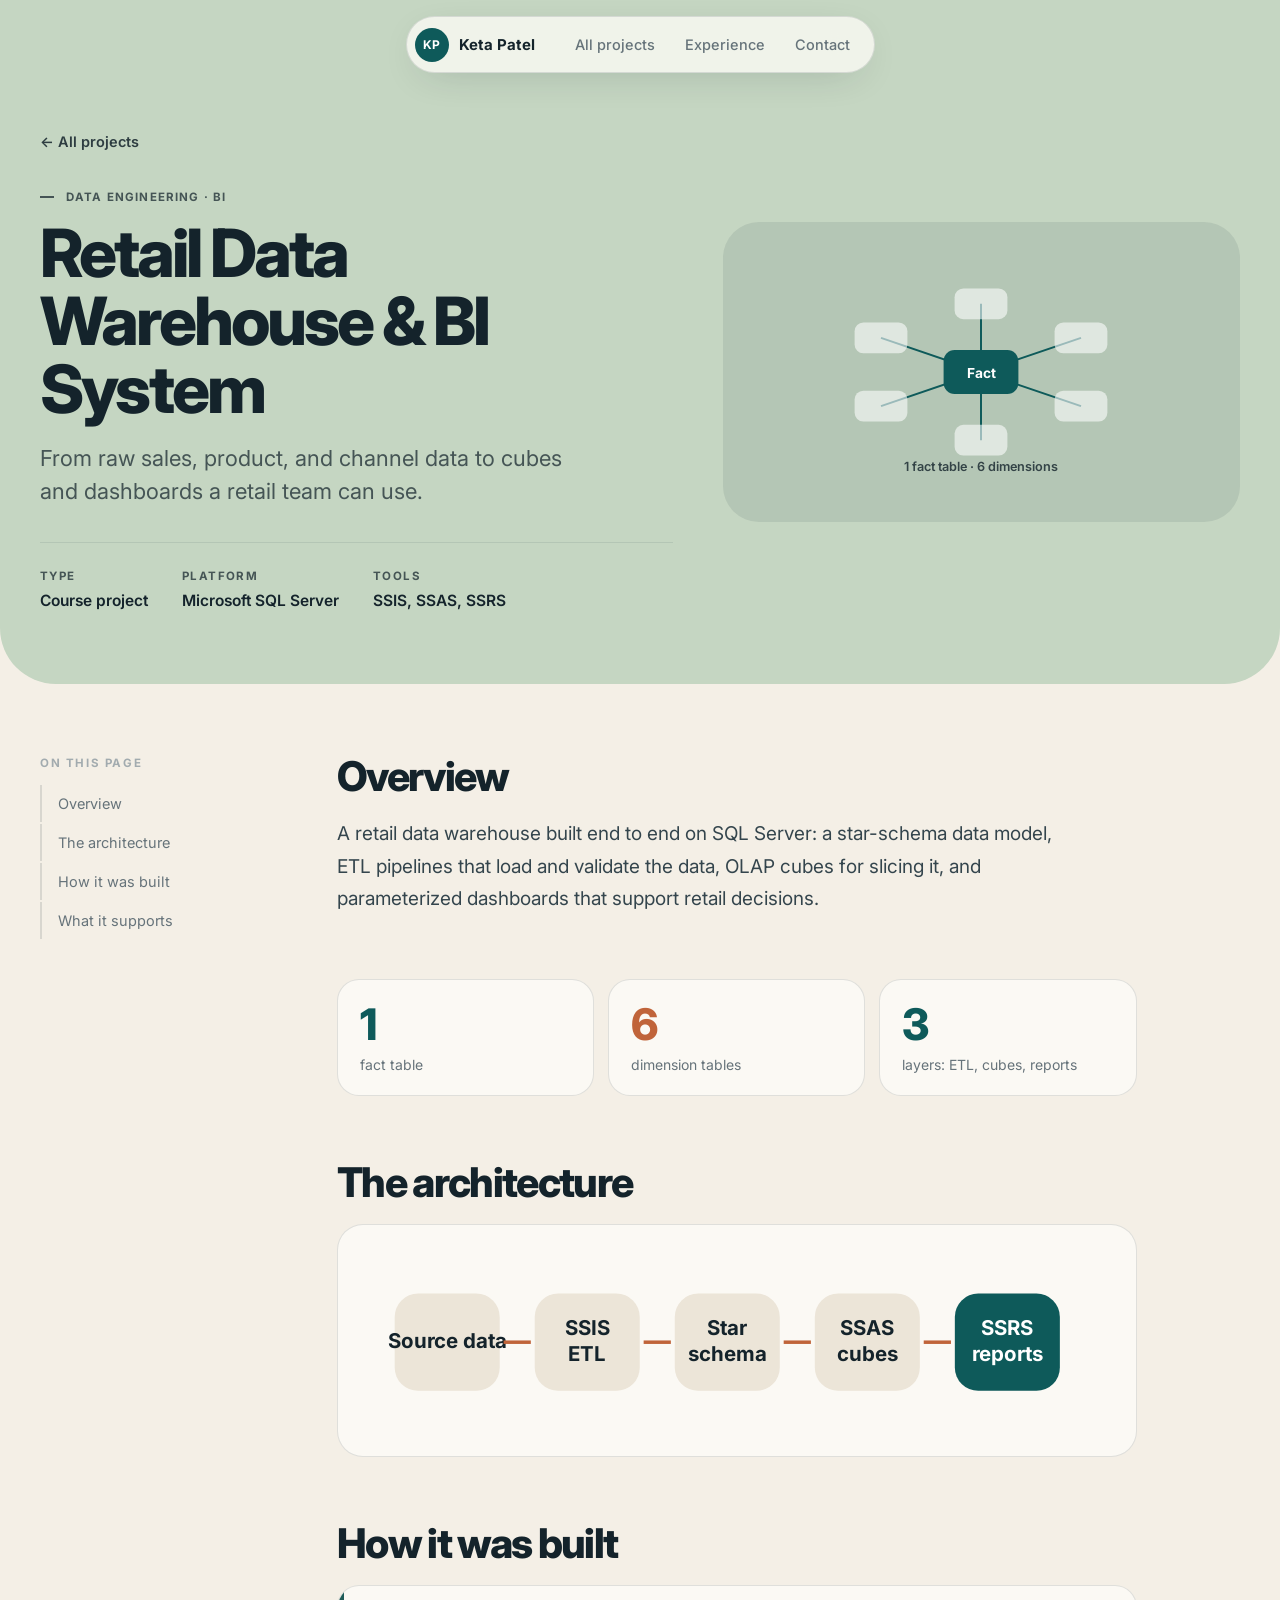
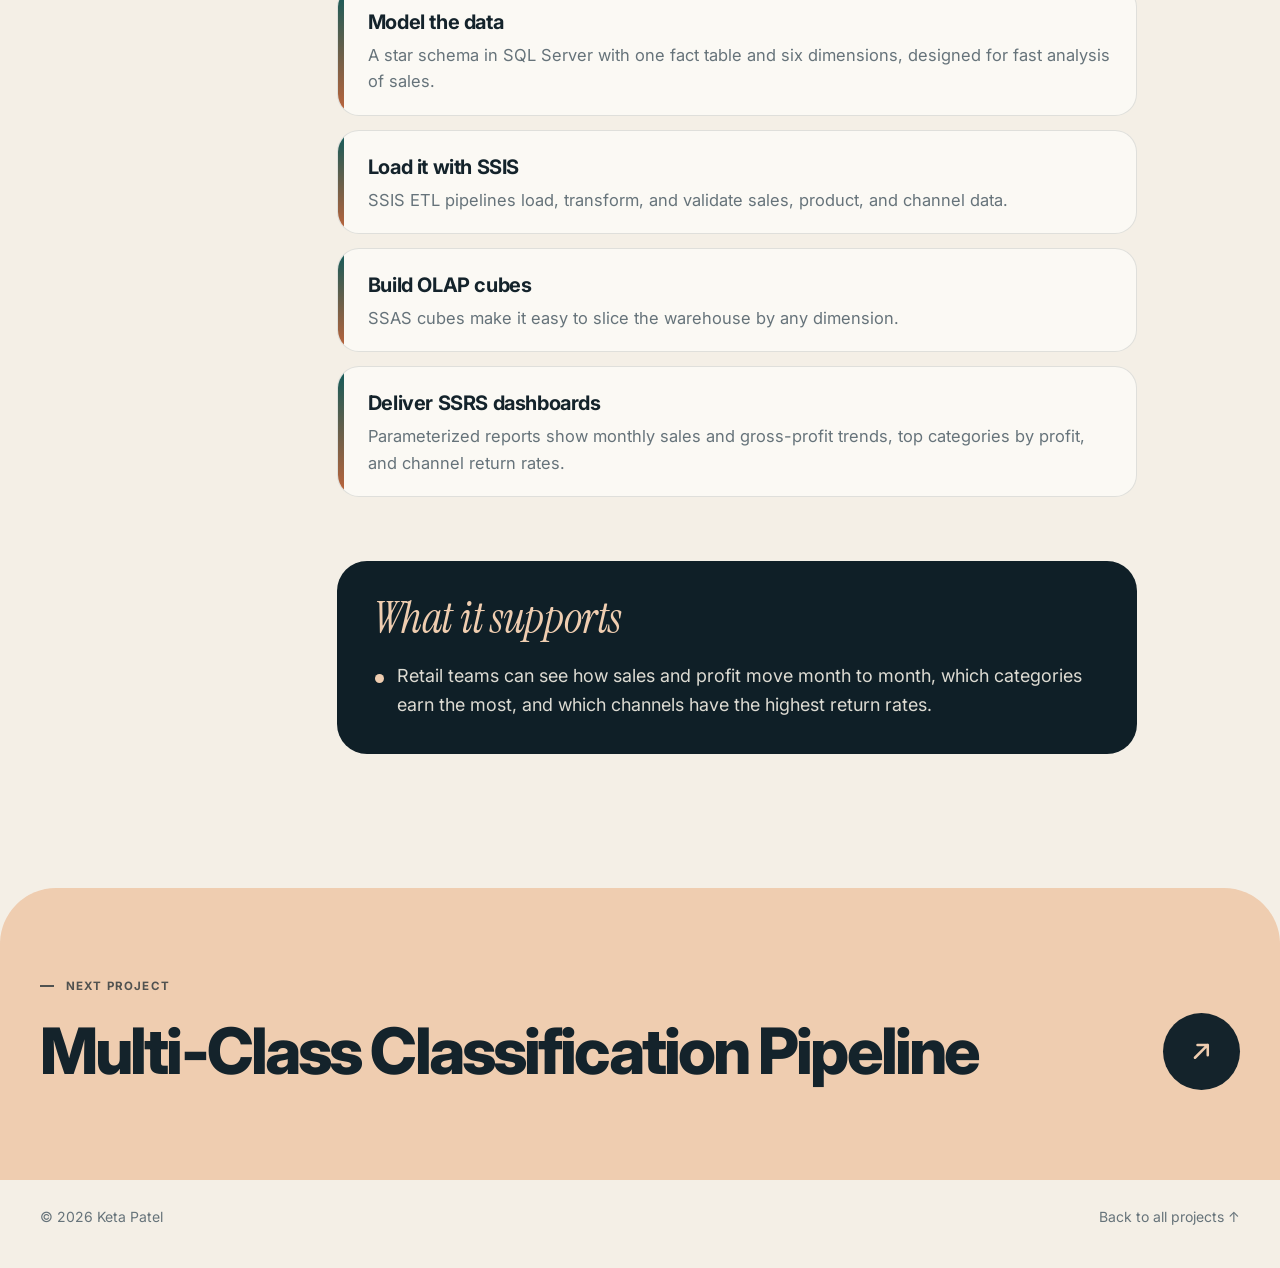
==== commit 430f62d3: "Update portfolio to v13: project pages, tabs, smooth cursor" ====
--- a/data-warehouse.html
+++ b/data-warehouse.html
@@ -20,11 +20,10 @@
     </nav>
   </header>
   <main>
-    <header class="ph th-sage">
+    <header class="phd th-sage">
       <div class="wrap ph-in">
         <div class="ph-copy">
           <a class="back" href="index.html#projects">&larr; All projects</a>
-          <span class="ph-num">04</span>
           <span class="kicker sm">Data engineering &middot; BI</span>
           <h1>Retail Data Warehouse &amp; BI System</h1>
           <p class="ph-lead">From raw sales, product, and channel data to cubes and dashboards a retail team can use.</p>
@@ -36,17 +35,18 @@
     <div class="wrap pbody2">
       <aside class="toc" aria-label="On this page"><span>On this page</span><a href="#s0">Overview</a><a href="#s2">The architecture</a><a href="#s3">How it was built</a><a href="#s4">What it supports</a></aside>
       <div class="pcontent">
-        <section class="ps rv" id="s0"><h2>Overview</h2><p>A retail data warehouse built end to end on SQL Server: a star-schema data model, ETL pipelines that load and validate the data, OLAP cubes for slicing it, and parameterized dashboards that support retail decisions.</p></section><div class="stats rv" style="--n:3"><div class="st"><b>1</b><span>fact table</span></div><div class="st"><b>6</b><span>dimension tables</span></div><div class="st"><b>3</b><span>layers: ETL, cubes, reports</span></div></div><section class="ps rv" id="s2"><h2>The architecture</h2><div class="flowart"><svg viewBox="0 0 400 200" role="img" aria-label="Pipeline"><rect x="24.0" y="78" width="54.0" height="50" rx="12" class="tile t1"/><text x="51.0" y="106.0" class="tx" style="font-size:10.5px">Source data</text><path d="M80.0 103h14" class="ln a"/><rect x="96.0" y="78" width="54.0" height="50" rx="12" class="tile t1"/><text x="123.0" y="99.5" class="tx" style="font-size:10.5px">SSIS</text><text x="123.0" y="112.5" class="tx" style="font-size:10.5px">ETL</text><path d="M152.0 103h14" class="ln a"/><rect x="168.0" y="78" width="54.0" height="50" rx="12" class="tile t0"/><text x="195.0" y="99.5" class="tx w" style="font-size:10.5px">Star</text><text x="195.0" y="112.5" class="tx w" style="font-size:10.5px">schema</text><path d="M224.0 103h14" class="ln a"/><rect x="240.0" y="78" width="54.0" height="50" rx="12" class="tile t1"/><text x="267.0" y="99.5" class="tx" style="font-size:10.5px">SSAS</text><text x="267.0" y="112.5" class="tx" style="font-size:10.5px">cubes</text><path d="M296.0 103h14" class="ln a"/><rect x="312.0" y="78" width="54.0" height="50" rx="12" class="tile t1"/><text x="339.0" y="99.5" class="tx" style="font-size:10.5px">SSRS</text><text x="339.0" y="112.5" class="tx" style="font-size:10.5px">reports</text></svg></div></section><section class="ps rv" id="s3"><h2>How it was built</h2><ol class="steps"><li><span class="n">1</span><div><h3>Model the data</h3><p>A star schema in SQL Server with one fact table and six dimensions, designed for fast analysis of sales.</p></div></li><li><span class="n">2</span><div><h3>Load it with SSIS</h3><p>SSIS ETL pipelines load, transform, and validate sales, product, and channel data.</p></div></li><li><span class="n">3</span><div><h3>Build OLAP cubes</h3><p>SSAS cubes make it easy to slice the warehouse by any dimension.</p></div></li><li><span class="n">4</span><div><h3>Deliver SSRS dashboards</h3><p>Parameterized reports show monthly sales and gross-profit trends, top categories by profit, and channel return rates.</p></div></li></ol></section><section class="ps callout rv" id="s4"><h2>What it supports</h2><ul class='dots'><li>Retail teams can see how sales and profit move month to month, which categories earn the most, and which channels have the highest return rates.</li></ul></section>
+        <section class="ps rv" id="s0"><h2>Overview</h2><p>A retail data warehouse built end to end on SQL Server: a star-schema data model, ETL pipelines that load and validate the data, OLAP cubes for slicing it, and parameterized dashboards that support retail decisions.</p></section><div class="stats rv" style="--n:3"><div class="st"><b>1</b><span>fact table</span></div><div class="st"><b>6</b><span>dimension tables</span></div><div class="st"><b>3</b><span>layers: ETL, cubes, reports</span></div></div><section class="ps rv" id="s2"><h2>The architecture</h2><div class="flowart"><svg viewBox="0 52 400 100" role="img" aria-label="Pipeline"><rect x="24.0" y="78" width="54.0" height="50" rx="12" class="tile t1"/><text x="51.0" y="106.0" class="tx" style="font-size:10.5px">Source data</text><path d="M80.0 103h14" class="ln a"/><rect x="96.0" y="78" width="54.0" height="50" rx="12" class="tile t1"/><text x="123.0" y="99.5" class="tx" style="font-size:10.5px">SSIS</text><text x="123.0" y="112.5" class="tx" style="font-size:10.5px">ETL</text><path d="M152.0 103h14" class="ln a"/><rect x="168.0" y="78" width="54.0" height="50" rx="12" class="tile t1"/><text x="195.0" y="99.5" class="tx" style="font-size:10.5px">Star</text><text x="195.0" y="112.5" class="tx" style="font-size:10.5px">schema</text><path d="M224.0 103h14" class="ln a"/><rect x="240.0" y="78" width="54.0" height="50" rx="12" class="tile t1"/><text x="267.0" y="99.5" class="tx" style="font-size:10.5px">SSAS</text><text x="267.0" y="112.5" class="tx" style="font-size:10.5px">cubes</text><path d="M296.0 103h14" class="ln a"/><rect x="312.0" y="78" width="54.0" height="50" rx="12" class="tile t0"/><text x="339.0" y="99.5" class="tx w" style="font-size:10.5px">SSRS</text><text x="339.0" y="112.5" class="tx w" style="font-size:10.5px">reports</text></svg></div></section><section class="ps rv" id="s3"><h2>How it was built</h2><ol class="steps"><li><div><h3>Model the data</h3><p>A star schema in SQL Server with one fact table and six dimensions, designed for fast analysis of sales.</p></div></li><li><div><h3>Load it with SSIS</h3><p>SSIS ETL pipelines load, transform, and validate sales, product, and channel data.</p></div></li><li><div><h3>Build OLAP cubes</h3><p>SSAS cubes make it easy to slice the warehouse by any dimension.</p></div></li><li><div><h3>Deliver SSRS dashboards</h3><p>Parameterized reports show monthly sales and gross-profit trends, top categories by profit, and channel return rates.</p></div></li></ol></section><section class="ps callout rv" id="s4"><h2>What it supports</h2><ul class='dots'><li>Retail teams can see how sales and profit move month to month, which categories earn the most, and which channels have the highest return rates.</li></ul></section>
       </div>
     </div>
-    <section class="next th-clay">
+    <section class="next th-apricot">
       <div class="wrap">
         <span class="kicker sm">Next project</span>
-        <a class="next-a" href="customer-experience.html"><span>Customer Experience &amp; Service Improvement</span><i class="go-b"><svg viewBox="0 0 24 24" aria-hidden="true"><path d="M7 17 17 7M9 7h8v8" fill="none" stroke="currentColor" stroke-width="2" stroke-linecap="round" stroke-linejoin="round"/></svg></i></a>
+        <a class="next-a" href="ml-pipeline.html"><span>Multi-Class Classification Pipeline</span><i class="go-b"><svg viewBox="0 0 24 24" aria-hidden="true"><path d="M7 17 17 7M9 7h8v8" fill="none" stroke="currentColor" stroke-width="2" stroke-linecap="round" stroke-linejoin="round"/></svg></i></a>
       </div>
     </section>
   </main>
   <footer class="pfoot wrap"><span>&copy; 2026 Keta Patel</span><a href="index.html#projects">Back to all projects &uarr;</a></footer>
+  <script src="cursor.js?v=10"></script>
   <script src="project.js?v=9"></script>
 </body>
 </html>
--- a/styles.css
+++ b/styles.css
@@ -50,7 +50,7 @@
 
 /* blobs */
 .blobs { position: absolute; inset: 0; overflow: hidden; pointer-events: none; }
-.bl { position: absolute; border-radius: 50%; filter: blur(.5px); translate: calc(var(--mx, 0) * var(--dx, 0px)) calc(var(--my, 0) * var(--dy, 0px)); transition: translate .6s var(--ease); }
+.bl { position: absolute; border-radius: 50%; filter: blur(.5px); translate: calc(var(--mx, 0) * var(--dx, 0px)) calc(var(--my, 0) * var(--dy, 0px)); }
 .b1 { width: 460px; height: 300px; left: -140px; top: 60px; background: radial-gradient(closest-side, #efcdb0, rgba(239,205,176,0)); }
 .b2 { width: 560px; height: 360px; right: -160px; top: -60px; background: radial-gradient(closest-side, #d9e6e2, rgba(217,230,226,0)); }
 .b3 { width: 520px; height: 300px; left: 30%; bottom: -120px; background: radial-gradient(closest-side, #d6e1ea, rgba(214,225,234,0)); }
@@ -60,6 +60,8 @@
 /* hero */
 .hero { position: relative; min-height: 100svh; display: flex; align-items: center; padding: 120px 0 90px; overflow: hidden; }
 .hero-grid { position: relative; display: grid; grid-template-columns: 1.15fr .85fr; gap: 40px; align-items: center; }
+.hero-eyebrow { display: inline-flex; align-items: center; gap: 10px; margin: 0 0 22px; padding: 8px 14px; border: 1px solid var(--line); border-radius: 999px; background: rgba(255,255,255,.58); color: var(--soft); font-size: 13px; font-weight: 700; letter-spacing: .04em; text-transform: uppercase; }
+.hero-eyebrow span { width: 8px; height: 8px; border-radius: 50%; background: var(--accent); box-shadow: 0 0 0 5px rgba(14,90,90,.09); }
 .hero-name { font-weight: 800; font-size: clamp(88px, 14.5vw, 210px); line-height: .86; letter-spacing: -.055em; }
 .hero-name .line { display: block; overflow: hidden; padding: .05em 0 .12em; margin-bottom: -.08em; }
 .hero-name .ln { display: inline-block; }
@@ -71,7 +73,7 @@
 .hook { margin-top: 36px; max-width: 520px; font-size: clamp(24px, 2.6vw, 34px); line-height: 1.2; font-weight: 600; letter-spacing: -.025em; }
 .hook em { font-size: 1.08em; }
 .hero-cta { margin-top: 34px; display: flex; gap: 14px; }
-.btn { display: inline-flex; align-items: center; gap: 10px; padding: 16px 28px; border-radius: 999px; font-weight: 600; font-size: 16px; border: 1px solid var(--line); transition: background .3s, color .3s, box-shadow .3s; will-change: transform; }
+.btn { display: inline-flex; align-items: center; gap: 10px; padding: 16px 28px; border-radius: 999px; font-weight: 600; font-size: 16px; border: 1px solid var(--line); transition: background .3s, color .3s, box-shadow .3s; will-change: translate; }
 .btn svg { width: 18px; height: 18px; transition: transform .3s var(--ease); }
 .btn:hover svg { transform: translate(3px, -3px); }
 .btn.primary { background: var(--accent); color: #fff; border-color: var(--accent); box-shadow: 0 14px 30px -14px rgba(14,90,90,.7); }
@@ -82,7 +84,7 @@
 @keyframes cue { 0% { opacity: 0; transform: translateY(0) } 30% { opacity: 1 } 100% { opacity: 0; transform: translateY(14px) } }
 
 /* polaroid */
-.hero-photo { position: relative; justify-self: center; width: min(430px, 100%); translate: calc(var(--mx, 0) * var(--dx, 0px)) calc(var(--my, 0) * var(--dy, 0px)); transition: translate .6s var(--ease); }
+.hero-photo { position: relative; justify-self: center; width: min(430px, 100%); translate: calc(var(--mx, 0) * var(--dx, 0px)) calc(var(--my, 0) * var(--dy, 0px)); }
 .polaroid { margin: 0; position: relative; background: #fff; padding: 14px 14px 52px; border-radius: 10px; box-shadow: 0 40px 70px -30px rgba(20,35,43,.5), 0 2px 0 rgba(20,35,43,.04); transform: rotate(-3deg); }
 .polaroid .ph { aspect-ratio: 1; overflow: hidden; border-radius: 4px; background: var(--sand); }
 .polaroid .ph img { width: 100%; height: 100%; object-fit: cover; object-position: 50% 30%; }
@@ -111,23 +113,25 @@
 .sec-head h2 em { font-size: 1.05em; }
 
 /* projects */
-.pgrid { display: grid; grid-template-columns: repeat(6, 1fr); gap: 22px; }
-.pcard.s4 { grid-column: span 4; } .pcard.s2 { grid-column: span 2; }
-.pcard { position: relative; display: flex; flex-direction: column; background: var(--bg); color: var(--fg); border-radius: 34px; overflow: hidden; cursor: pointer; isolation: isolate;
-  transform: perspective(1000px) rotateX(var(--rx, 0deg)) rotateY(var(--ry, 0deg)); transition: transform .5s var(--ease), box-shadow .5s var(--ease); box-shadow: 0 24px 50px -34px rgba(20,35,43,.55); }
-.pcard:hover, .pcard:focus-visible { transform: perspective(1000px) rotateX(var(--rx, 0deg)) rotateY(var(--ry, 0deg)) translateY(-8px); box-shadow: 0 44px 70px -36px rgba(20,35,43,.7); outline: none; }
-.pcard::after { content: ""; position: absolute; inset: 0; z-index: 3; pointer-events: none; background: radial-gradient(380px circle at var(--sx, 50%) var(--sy, 0%), rgba(255,255,255,.2), transparent 60%); opacity: 0; transition: opacity .3s; }
+.pgroup { margin-top: 72px; } .pgroup:first-of-type { margin-top: 0; }
+.pgh { display: flex; align-items: baseline; justify-content: space-between; gap: 10px 30px; flex-wrap: wrap; margin-bottom: 26px; padding-bottom: 18px; border-bottom: 1px solid var(--line); }
+.pgh h3 { font-size: clamp(26px, 3vw, 40px); font-weight: 800; letter-spacing: -.04em; line-height: 1.1; }
+.pgh h3 em { font-size: 1.06em; }
+.pgh p { color: var(--soft); font-size: 16px; }
+.pgrid { display: grid; grid-template-columns: repeat(2, 1fr); gap: 26px; }
+.pcard { position: relative; display: flex; flex-direction: column; background: var(--card); border: 1px solid var(--line); border-radius: 30px; overflow: hidden; cursor: pointer; isolation: isolate;
+  transform: perspective(1000px) rotateX(var(--rx, 0deg)) rotateY(var(--ry, 0deg)); transition: translate .55s var(--ease), box-shadow .55s var(--ease); box-shadow: 0 24px 50px -38px rgba(20,35,43,.5); }
+.pcard:hover, .pcard:focus-visible { translate: 0 -8px; box-shadow: 0 44px 70px -38px rgba(20,35,43,.6); outline: none; }
+.pcard::after { content: ""; position: absolute; inset: 0; z-index: 3; pointer-events: none; background: radial-gradient(380px circle at var(--sx, 50%) var(--sy, 0%), rgba(255,255,255,.18), transparent 60%); opacity: 0; transition: opacity .3s; }
 .pcard:hover::after { opacity: 1; }
 .th-teal { --bg: #0e5a5a; --fg: #f4efe6; --mu: rgba(244,239,230,.74); --a1: #efcdb0; --a2: #f4efe6; --a3: #fff; --chip: rgba(244,239,230,.14); --tile: rgba(244,239,230,.14); --tfg: #f4efe6; --on1: #0e5a5a; --num: #efcdb0; }
 .th-apricot { --bg: #efcdb0; --fg: #14232b; --mu: rgba(20,35,43,.72); --a1: #0e5a5a; --a2: #c0643a; --a3: #14232b; --chip: rgba(20,35,43,.09); --tile: rgba(255,255,255,.62); --tfg: #14232b; --on1: #fff; --num: #a8512a; }
 .th-navy { --bg: #0f1f27; --fg: #f4efe6; --mu: rgba(244,239,230,.7); --a1: #efcdb0; --a2: #7fc4c0; --a3: #f4efe6; --chip: rgba(244,239,230,.11); --tile: rgba(244,239,230,.11); --tfg: #f4efe6; --on1: #0f1f27; --num: #efcdb0; }
 .th-sage { --bg: #c5d6c2; --fg: #14232b; --mu: rgba(20,35,43,.72); --a1: #0e5a5a; --a2: #c0643a; --a3: #14232b; --chip: rgba(20,35,43,.09); --tile: rgba(255,255,255,.58); --tfg: #14232b; --on1: #fff; --num: #a8512a; }
 .th-clay { --bg: #c0643a; --fg: #fff9f2; --mu: rgba(255,249,242,.84); --a1: #fff; --a2: #f6d9c6; --a3: #fff; --chip: rgba(255,255,255,.18); --tile: rgba(255,255,255,.18); --tfg: #fff; --on1: #c0643a; --num: #fff; }
-.pcard.wide { flex-direction: row; }
-.pvis { display: grid; place-items: center; padding: 26px 22px 6px; min-height: 200px; }
-.pcard.wide .pvis { flex: .9; min-height: 340px; padding: 30px; }
-.pvis svg { width: 100%; max-width: 440px; transition: transform .8s var(--ease); }
-.pcard:hover .pvis svg { transform: scale(1.06) rotate(-1.5deg); }
+.pvis { position: relative; display: grid; place-items: center; padding: 30px 26px; aspect-ratio: 16 / 9; overflow: hidden; background: var(--bg); color: var(--fg); }
+.pvis svg { width: 100%; max-width: 420px; height: auto; transition: transform .8s var(--ease); }
+.pcard:hover .pvis svg { transform: scale(1.05) rotate(-1deg); }
 .pvis .ln { stroke-width: 1.8; fill: none; }
 .pvis .ln.a { stroke: var(--a1); } .pvis .ln.b { stroke: var(--a2); opacity: .9; }
 .pvis .dt.a { fill: var(--a1); } .pvis .dt.b { fill: var(--a2); } .pvis .dt.big { fill: var(--a3); }
@@ -135,40 +139,31 @@
 .pvis .tx { font: 700 12.5px var(--sans); fill: var(--tfg); text-anchor: middle; }
 .pvis .tx.w { fill: var(--on1); }
 .pvis .tile { fill: var(--tile); stroke: none; }
-.pvis .tile.t0 { fill: var(--a1); }
+.pvis .tile.t0 { fill: var(--a1); } .pvis .tile.t1 { fill: var(--tile); }
 .pvis .huge { font: 400 92px var(--serif); font-style: italic; fill: var(--a3); text-anchor: middle; }
-.pbody-c { padding: 14px 30px 30px; display: flex; flex-direction: column; flex: 1; }
-.pcard.wide .pbody-c { justify-content: center; padding: 44px 44px 44px 14px; }
-.ptop { display: flex; align-items: center; gap: 12px; margin-bottom: 14px; }
-.ptop .kicker { color: var(--mu); }
-.num-i { font-family: var(--serif); font-style: italic; font-size: 30px; line-height: 1; color: var(--num); }
-.go-b { margin-left: auto; display: grid; place-items: center; width: 40px; height: 40px; border-radius: 50%; background: var(--fg); color: var(--bg); transition: transform .5s var(--ease); flex: none; }
+.go-b { display: grid; place-items: center; width: 42px; height: 42px; border-radius: 50%; background: var(--fg); color: var(--bg); transition: transform .5s var(--ease); flex: none; }
 .go-b svg { width: 18px; height: 18px; }
+.pvis .go-b { position: absolute; top: 16px; right: 16px; }
 .pcard:hover .go-b { transform: rotate(45deg) scale(1.1); }
-.pbody-c h3 { font-size: clamp(22px, 2.1vw, 28px); font-weight: 700; letter-spacing: -.03em; line-height: 1.12; }
-.pcard.wide h3 { font-size: clamp(28px, 2.7vw, 38px); }
-.pbody-c p { margin-top: 10px; color: var(--mu); font-size: 16px; line-height: 1.5; }
-.chips { display: flex; flex-wrap: wrap; gap: 8px; margin-top: 18px; }
-.chips i { font-style: normal; font-size: 12.5px; font-weight: 600; padding: 5px 12px; border-radius: 999px; background: var(--chip); color: var(--fg); }
-.more { margin-top: auto; padding-top: 22px; font-size: 14.5px; font-weight: 700; display: inline-flex; align-items: center; gap: 8px; }
-.more::after { content: ""; width: 26px; height: 2px; background: currentColor; transition: width .4s var(--ease); }
-.pcard:hover .more::after { width: 48px; }
-
-/* dialog */
-.pdlg { border: 0; padding: 0; width: min(720px, calc(100% - 28px)); max-height: min(86vh, 780px); border-radius: 30px; background: var(--card); color: var(--ink); box-shadow: 0 50px 100px -30px rgba(10,20,26,.6); overflow: auto; }
-.pdlg::backdrop { background: rgba(15,31,39,.55); backdrop-filter: blur(8px); -webkit-backdrop-filter: blur(8px); }
-.pdlg[open] { animation: pop .5s var(--ease); }
-.pdlg[open]::backdrop { animation: fade .4s ease; }
-@keyframes pop { from { opacity: 0; transform: translateY(30px) scale(.97); } }
-@keyframes fade { from { opacity: 0; } }
-.pdlg .pbody { padding: clamp(28px, 5vw, 52px); }
-.pdlg h3 { margin: 12px 0 10px; font-size: clamp(28px, 4vw, 42px); font-weight: 800; letter-spacing: -.04em; line-height: 1.05; }
-.pdlg .lead { color: var(--soft); font-size: 18px; margin-bottom: 8px; }
-.pdlg h4 { margin: 28px 0 10px; font-size: 12.5px; letter-spacing: .12em; text-transform: uppercase; color: var(--clay); }
-.pdlg li { position: relative; padding-left: 20px; margin-bottom: 9px; font-size: 16.5px; line-height: 1.55; }
-.pdlg li::before { content: ""; position: absolute; left: 0; top: .7em; width: 8px; height: 8px; border-radius: 50%; background: var(--accent); }
-.pdlg .x { position: sticky; top: 14px; float: right; margin: 14px 14px 0 0; z-index: 2; width: 40px; height: 40px; border-radius: 50%; border: 1px solid var(--line); background: #fff; font-size: 24px; line-height: 1; cursor: pointer; transition: transform .3s var(--ease), background .3s; }
-.pdlg .x:hover { transform: rotate(90deg); background: var(--bg-2); }
+.pimg { position: absolute; inset: 0; z-index: 1; width: 100%; height: 100%; object-fit: cover; object-position: 50% 30%; transition: transform .9s var(--ease); }
+.pcard:hover .pimg { transform: scale(1.06); }
+.pvis .go-b, .pbadge { z-index: 2; }
+.pbadge { position: absolute; top: 20px; left: 20px; padding: 6px 13px; border-radius: 999px; background: var(--fg); color: var(--bg); font-size: 12px; font-weight: 700; letter-spacing: .04em; }
+.pbody-c { display: flex; flex-direction: column; flex: 1; padding: 24px 28px 28px; }
+.pbody-c h3 { font-size: clamp(22px, 2.2vw, 28px); font-weight: 800; letter-spacing: -.035em; line-height: 1.12; }
+.pbody-c p { margin-top: 10px; color: var(--soft); font-size: 16px; line-height: 1.55; }
+.tags { display: flex; flex-wrap: wrap; gap: 8px; margin-top: auto; padding-top: 20px; }
+.tags i { font-style: normal; font-size: 12.5px; font-weight: 700; padding: 5px 12px; border-radius: 999px; background: rgba(192,100,58,.11); color: #a8512a; }
+@media (min-width: 1100px) { .pgrid.n3 { grid-template-columns: repeat(3, 1fr); } .pgrid.n3 .pbody-c h3 { font-size: 24px; } }
+.ptabs { position: relative; display: inline-flex; padding: 5px; margin-bottom: 34px; border-radius: 999px; background: var(--card); border: 1px solid var(--line); box-shadow: 0 14px 30px -22px rgba(20,35,43,.5); }
+.ptabs button { position: relative; z-index: 1; padding: 11px 26px; border: 0; border-radius: 999px; background: transparent; font: 700 15px var(--sans); color: var(--soft); cursor: pointer; transition: color .35s; }
+.ptabs button[aria-selected="true"] { color: #fff; }
+.pind { position: absolute; z-index: 0; top: 5px; bottom: 5px; left: 0; width: 0; border-radius: 999px; background: var(--ink); transition: transform .5s var(--ease), width .5s var(--ease); }
+.ppanel[hidden] { display: none; }
+.ppanel.on .pcard { animation: tabin .7s var(--ease) backwards; }
+.ppanel.on .pcard:nth-child(2) { animation-delay: .07s; } .ppanel.on .pcard:nth-child(3) { animation-delay: .14s; }
+@keyframes tabin { from { opacity: 0; translate: 0 26px; } to { opacity: 1; translate: 0 0; } }
+@media (max-width: 820px) { .pgrid, .pgrid.n3 { grid-template-columns: 1fr; } }
 
 /* timeline */
 .tl { position: relative; max-width: 1060px; margin-inline: auto; }
@@ -205,7 +200,7 @@
 .stk.dragging { transition: none; cursor: grabbing; z-index: 10; box-shadow: 0 30px 50px -16px rgba(15,31,39,.5); }
 .stk.k1 { background: var(--apricot); } .stk.k2 { background: var(--accent); color: #fff; } .stk.k3 { background: var(--haze); } .stk.k4 { background: var(--sage); } .stk.k5 { background: var(--mist); } .stk.k6 { background: var(--ink, #14232b); color: #fff; }
 .caps { margin-top: 64px; border-top: 1.5px solid var(--ink); }
-.cap-row { display: grid; grid-template-columns: 80px .9fr 1.4fr; gap: 24px; padding: 30px 0; border-bottom: 1px solid var(--line); align-items: baseline; transition: padding .5s var(--ease); }
+.cap-row { display: grid; grid-template-columns: .9fr 1.4fr; gap: 24px; padding: 30px 0; border-bottom: 1px solid var(--line); align-items: baseline; transition: padding .5s var(--ease); }
 .cap-row:hover { padding-left: 16px; }
 .cap-row span { font-family: var(--serif); font-style: italic; font-size: 24px; color: var(--clay); }
 .cap-row h3 { font-size: clamp(22px, 2.6vw, 32px); font-weight: 700; letter-spacing: -.04em; }
@@ -249,11 +244,13 @@
 
 /* cursor */
 .cursor, .cursor-dot { position: fixed; top: 0; left: 0; z-index: 300; pointer-events: none; display: none; }
-.has-cursor .cursor, .has-cursor .cursor-dot { display: block; }
-.cursor { width: 40px; height: 40px; margin: -20px 0 0 -20px; border-radius: 50%; border: 1.5px solid var(--accent); display: grid; place-items: center; font: 700 11px var(--sans); letter-spacing: .04em; color: #fff; transition: width .35s var(--ease), height .35s var(--ease), margin .35s var(--ease), background .3s, border-color .3s; }
-.cursor-dot { width: 6px; height: 6px; margin: -3px 0 0 -3px; border-radius: 50%; background: var(--accent); }
-.cursor.hover { width: 64px; height: 64px; margin: -32px 0 0 -32px; background: rgba(14,90,90,.12); }
-.cursor.label { width: 78px; height: 78px; margin: -39px 0 0 -39px; background: var(--accent); }
+.has-cursor .cursor { display: grid; } .has-cursor .cursor-dot { display: block; }
+.cursor { width: 40px; height: 40px; margin: -20px 0 0 -20px; border-radius: 50%; border: 1.5px solid var(--accent); display: grid; place-items: center; font: 700 11px var(--sans); letter-spacing: .04em; color: #fff; will-change: translate, scale; transition: scale .55s var(--ease), background .35s, border-color .35s; }
+.cursor span { display: block; transition: scale .55s var(--ease), opacity .3s; opacity: 0; }
+.cursor-dot { width: 6px; height: 6px; margin: -3px 0 0 -3px; border-radius: 50%; background: var(--accent); will-change: translate; transition: opacity .3s; }
+.cursor.hover { scale: 1.5; background: rgba(14,90,90,.12); }
+.cursor.label { scale: 1.7; background: var(--accent); }
+.cursor.label span { scale: .588; opacity: 1; }
 .cursor.label + .cursor-dot { opacity: 0 !important; }
 .cursor.on-dark { border-color: var(--apricot); } .cursor.on-dark + .cursor-dot { background: var(--apricot); }
 .cursor.on-dark.label { background: var(--apricot); color: var(--deep); }
@@ -333,13 +330,12 @@
 
 /* ===== project pages ===== */
 body.proj { background: var(--bg); }
-.ph { background: var(--bg); color: var(--fg); padding: 130px 0 70px; border-radius: 0 0 56px 56px; position: relative; overflow: hidden; }
+.phd { background: var(--bg); color: var(--fg); padding: 130px 0 70px; border-radius: 0 0 56px 56px; position: relative; overflow: hidden; }
 .ph-in { display: grid; grid-template-columns: 1.1fr .9fr; gap: 50px; align-items: center; }
-.back { display: inline-block; font-size: 14.5px; font-weight: 600; opacity: .85; margin-bottom: 26px; transition: transform .3s var(--ease), opacity .3s; }
+.back { display: block; width: max-content; font-size: 14.5px; font-weight: 600; opacity: .85; margin-bottom: 26px; transition: transform .3s var(--ease), opacity .3s; }
 .back:hover { opacity: 1; transform: translateX(-4px); }
-.ph-num { display: block; font-family: var(--serif); font-style: italic; font-size: 34px; line-height: 1; color: var(--num); margin-bottom: 10px; }
-.ph .kicker { color: var(--mu); }
-.ph h1 { margin: 14px 0 18px; font-size: clamp(36px, 5.2vw, 70px); font-weight: 800; letter-spacing: -.045em; line-height: 1.02; }
+.phd .kicker { color: var(--mu); }
+.phd h1 { margin: 14px 0 18px; font-size: clamp(36px, 5.2vw, 70px); font-weight: 800; letter-spacing: -.045em; line-height: 1.02; }
 .ph-lead { max-width: 560px; font-size: clamp(18px, 1.8vw, 22px); line-height: 1.5; color: var(--mu); }
 .meta { display: flex; flex-wrap: wrap; gap: 14px 34px; margin: 34px 0 0; padding-top: 24px; border-top: 1px solid var(--chip); }
 .meta div { min-width: 0; }
@@ -378,9 +374,9 @@
 .dots li { position: relative; padding-left: 24px; margin-bottom: 12px; font-size: 18px; line-height: 1.6; color: #2b3b43; }
 .dots li::before { content: ""; position: absolute; left: 2px; top: .68em; width: 9px; height: 9px; border-radius: 50%; background: var(--clay); }
 .steps { counter-reset: s; display: grid; gap: 14px; }
-.steps li { display: grid; grid-template-columns: 46px 1fr; gap: 18px; background: var(--card); border: 1px solid var(--line); border-radius: 22px; padding: 20px 24px 20px 20px; transition: transform .4s var(--ease), border-color .3s; }
+.steps li { position: relative; display: block; overflow: hidden; background: var(--card); border: 1px solid var(--line); border-radius: 22px; padding: 20px 26px 20px 30px; transition: transform .4s var(--ease), border-color .3s; }
 .steps li:hover { transform: translateX(6px); border-color: rgba(14,90,90,.35); }
-.steps .n { display: grid; place-items: center; width: 46px; height: 46px; border-radius: 50%; background: var(--accent); color: #fff; font-family: var(--serif); font-style: italic; font-size: 24px; }
+.steps li::before { content: ""; position: absolute; left: 0; top: 0; bottom: 0; width: 6px; background: linear-gradient(180deg, var(--accent), var(--clay)); }
 .steps h3 { font-size: 20px; font-weight: 700; letter-spacing: -.02em; margin-bottom: 4px; }
 .steps p { color: var(--soft); font-size: 16.5px; line-height: 1.6; }
 .brs { display: grid; gap: 12px; }
@@ -423,14 +419,14 @@
   .toc { display: none; }
 }
 @media (max-width: 760px) {
-  .ph { padding: 110px 0 50px; border-radius: 0 0 36px 36px; }
+  .phd { padding: 110px 0 50px; border-radius: 0 0 36px 36px; }
   .ph-art { padding: 18px; min-height: 220px; border-radius: 26px; }
   .nav-pill ul li:nth-child(2) { display: none; }
   .nav-pill ul { display: flex; }
   .brw { grid-template-columns: 1fr 58px; row-gap: 6px; }
   .brw .bnm { grid-column: 1 / -1; }
   .steps li { grid-template-columns: 38px 1fr; gap: 14px; padding: 16px; }
-  .steps .n { width: 38px; height: 38px; font-size: 20px; }
+  .steps li::before { content: ""; position: absolute; left: 0; top: 0; bottom: 0; width: 6px; background: linear-gradient(180deg, var(--accent), var(--clay)); }
   .callout { padding: 26px 22px 14px; border-radius: 24px; }
   .next { padding: 56px 0 64px; border-radius: 36px 36px 0 0; }
 }
